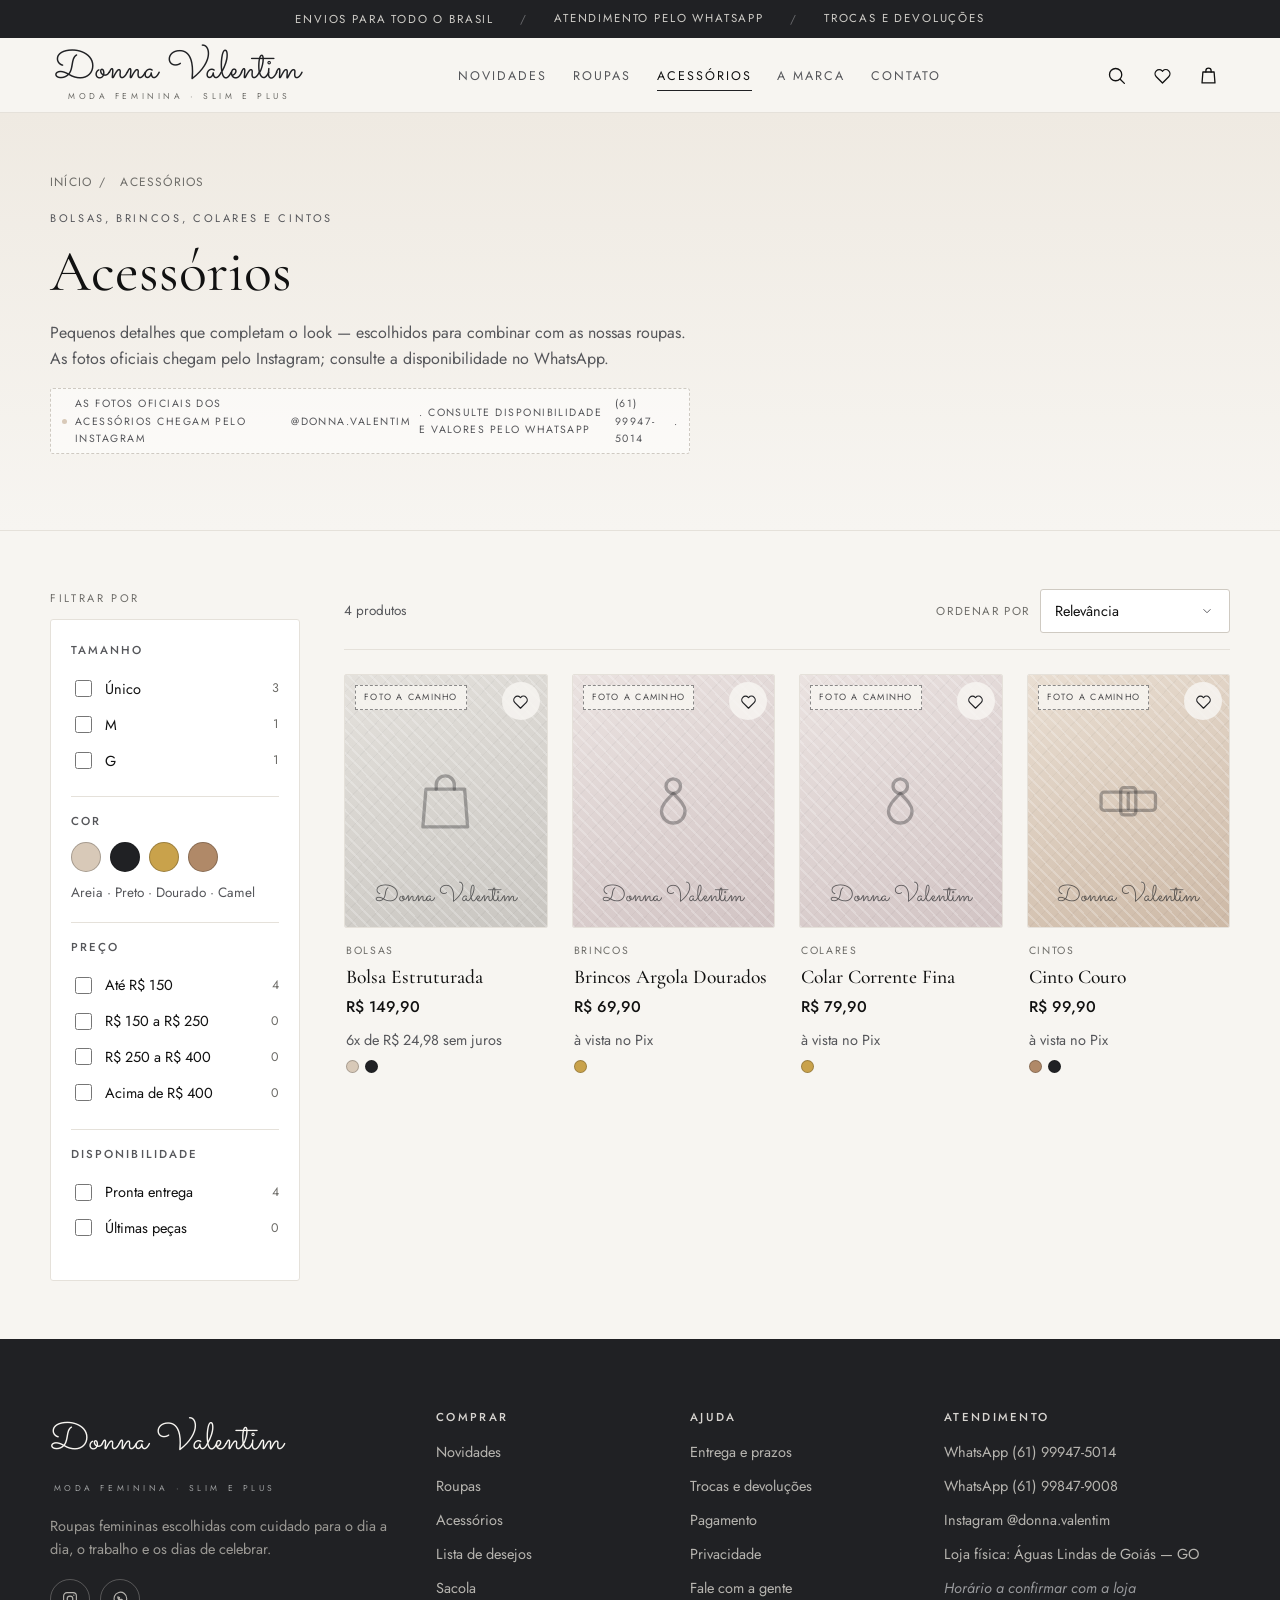
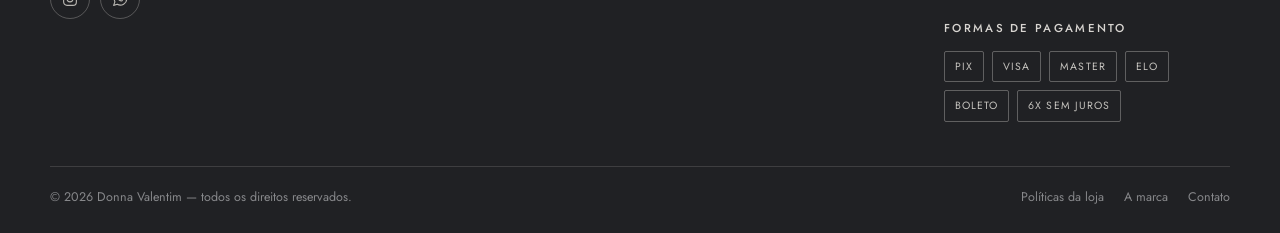
==== acessorios.html @ 64e7fef2 "Donna Valentim: site institucional + catálogo com fotos oficiais do Instagram" ====
<!DOCTYPE html>
<html lang="pt-BR">
<head>
<meta charset="utf-8">
<meta name="viewport" content="width=device-width,initial-scale=1">
<title>Acessórios | Donna Valentim</title>
<meta name="description" content="Bolsas, brincos, colares e cintos da Donna Valentim. Consulte disponibilidade e fotos atuais pelo WhatsApp.">
<meta name="theme-color" content="#202124">
<meta property="og:type" content="website">
<meta property="og:title" content="Acessórios | Donna Valentim">
<meta property="og:description" content="Bolsas, brincos, lenços e cintos para completar o look.">
<meta property="og:locale" content="pt_BR">
<link rel="preconnect" href="https://fonts.googleapis.com">
<link rel="preconnect" href="https://fonts.gstatic.com" crossorigin>
<link href="https://fonts.googleapis.com/css2?family=Cormorant+Garamond:ital,wght@0,400;0,500;0,600;1,400;1,500&family=Jost:wght@300;400;500;600&family=Sacramento&display=swap" rel="stylesheet">
<link rel="stylesheet" href="assets/css/style.css">
<link rel="icon" href="data:image/svg+xml,%3Csvg xmlns='http://www.w3.org/2000/svg' viewBox='0 0 64 64'%3E%3Crect width='64' height='64' fill='%23202124'/%3E%3Ctext x='32' y='45' font-family='Georgia,serif' font-size='36' fill='%23F7F5F1' text-anchor='middle'%3EDV%3C/text%3E%3C/svg%3E">
</head>
<body data-page="categoria" data-cat="acessorios">
<a class="skip" href="#conteudo">Pular para o conteúdo</a>

<svg aria-hidden="true" focusable="false" style="position:absolute;width:0;height:0;overflow:hidden" xmlns="http://www.w3.org/2000/svg"><defs>
<symbol id="i-search" viewBox="0 0 24 24"><circle cx="11" cy="11" r="7"/><line x1="16.5" y1="16.5" x2="21" y2="21"/></symbol>
<symbol id="i-heart" viewBox="0 0 24 24"><path d="M12 20.5 4.9 13.4A4.7 4.7 0 0 1 11.6 6.7l.4.4.4-.4a4.7 4.7 0 0 1 6.7 6.7z"/></symbol>
<symbol id="i-bag" viewBox="0 0 24 24"><path d="M5.6 8h12.8l1 12.5H4.6z"/><path d="M9 8V6.6a3 3 0 0 1 6 0V8"/></symbol>
<symbol id="i-menu" viewBox="0 0 24 24"><line x1="4" y1="7" x2="20" y2="7"/><line x1="4" y1="12" x2="20" y2="12"/><line x1="4" y1="17" x2="20" y2="17"/></symbol>
<symbol id="i-close" viewBox="0 0 24 24"><line x1="6" y1="6" x2="18" y2="18"/><line x1="18" y1="6" x2="6" y2="18"/></symbol>
<symbol id="i-arrow" viewBox="0 0 24 24"><line x1="4" y1="12" x2="19" y2="12"/><polyline points="13 6 19 12 13 18"/></symbol>
<symbol id="i-plus" viewBox="0 0 24 24"><line x1="12" y1="5" x2="12" y2="19"/><line x1="5" y1="12" x2="19" y2="12"/></symbol>
<symbol id="i-minus" viewBox="0 0 24 24"><line x1="5" y1="12" x2="19" y2="12"/></symbol>
<symbol id="i-trash" viewBox="0 0 24 24"><path d="M4 7h16M9 7V5.2h6V7M6.6 7l1 12.6h8.8L17.4 7"/></symbol>
<symbol id="i-check" viewBox="0 0 24 24"><polyline points="4 12.5 9.5 18 20 6.5"/></symbol>
<symbol id="i-star" viewBox="0 0 24 24"><polygon points="12 3.5 14.6 9 20.5 9.7 16.2 13.9 17.3 19.8 12 17 6.7 19.8 7.8 13.9 3.5 9.7 9.4 9"/></symbol>
<symbol id="i-dress" viewBox="0 0 24 24"><path d="M9.4 4.2c1.6 1.5 3.6 1.5 5.2 0l2.6 3.6-2 2 .8 3.4c1.4 2.9 2.4 5.5 3 8.1H6c.6-2.6 1.6-5.2 3-8.1l.8-3.4-2-2z"/><line x1="9.6" y1="8.4" x2="14.4" y2="8.4"/></symbol>
<symbol id="i-blouse" viewBox="0 0 24 24"><path d="M8.5 4.5 12 6.6l3.5-2.1 3.2 3.4-2 1.9.6 3.2H6.7l.6-3.2-2-1.9z"/><path d="M6.7 13h10.6v6.9H6.7z"/></symbol>
<symbol id="i-skirt" viewBox="0 0 24 24"><path d="M7.6 4.5h8.8v2.4H7.6z"/><path d="M8 6.9h8l2.6 13.1H5.4z"/><line x1="12" y1="6.9" x2="12" y2="20"/></symbol>
<symbol id="i-pants" viewBox="0 0 24 24"><path d="M7 4.5h10l-.6 15.5h-3.2L12 11l-1.2 9H7z"/><line x1="7" y1="7.7" x2="17" y2="7.7"/></symbol>
<symbol id="i-earring" viewBox="0 0 24 24"><circle cx="12" cy="7" r="2.4"/><path d="M12 9.4c2.4 2.4 3.9 4 3.9 5.9a3.9 3.9 0 0 1-7.8 0c0-1.9 1.5-3.5 3.9-5.9z"/></symbol>
<symbol id="i-scarf" viewBox="0 0 24 24"><path d="M5 6.5h14L12 19.5z"/><line x1="5" y1="9.6" x2="19" y2="9.6"/></symbol>
<symbol id="i-belt" viewBox="0 0 24 24"><rect x="3" y="9" width="18" height="6" rx="1"/><rect x="9.5" y="7.5" width="5" height="9" rx="1"/><line x1="12" y1="9.5" x2="12" y2="14.5"/></symbol><symbol id="i-chat" viewBox="0 0 24 24"><path d="M21 11.5a8.5 8.5 0 0 1-12.7 7.4L3.5 20.5l1.7-4.7A8.5 8.5 0 1 1 21 11.5z"/><path d="M9 9.2c0 3 2.4 5.4 5.4 5.4l1-1.4-1.9-1-.9.9a5.3 5.3 0 0 1-2.1-2.1l.9-.9z"/></symbol><symbol id="i-ig" viewBox="0 0 24 24"><rect x="3.5" y="3.5" width="17" height="17" rx="4.5"/><circle cx="12" cy="12" r="3.8"/><circle cx="17.1" cy="6.9" r=".9" fill="currentColor" stroke="none"/></symbol>
</defs></svg>

<div class="topbar" role="region" aria-label="Avisos da loja"><div class="container">
  <span>Envios para todo o Brasil</span><span class="sep">/</span>
  <a href="contato.html">Atendimento pelo WhatsApp</a><span class="sep">/</span>
  <a href="politicas.html#trocas">Trocas e devoluções</a>
</div></div>

<header class="site-header">
  <div class="container header-inner">
    <button class="icon-btn menu-toggle" aria-expanded="false" aria-controls="menu-mobile" aria-label="Abrir menu"><svg class="ic" aria-hidden="true"><use href="#i-menu"></use></svg></button>
    <a class="logo" href="index.html"><span class="logo-script">Donna Valentim</span><span class="logo-sub">moda feminina · slim e plus</span></a>
    <nav class="nav" aria-label="Navegação principal"><ul>
      <li><a href="novidades.html">Novidades</a></li>
      <li><a href="roupas.html">Roupas</a></li>
      <li><a href="acessorios.html" aria-current="page">Acessórios</a></li>
      <li><a href="sobre.html">A marca</a></li>
      <li><a href="contato.html">Contato</a></li>
    </ul></nav>
    <div class="header-actions">
      <button class="icon-btn" data-busca aria-label="Buscar produtos"><svg class="ic" aria-hidden="true"><use href="#i-search"></use></svg></button>
      <a class="icon-btn" href="favoritos.html" aria-label="Lista de desejos"><svg class="ic" aria-hidden="true"><use href="#i-heart"></use></svg><span class="count" data-fav-count aria-hidden="true">0</span></a>
      <a class="icon-btn" href="sacola.html" aria-label="Sacola de compras"><svg class="ic" aria-hidden="true"><use href="#i-bag"></use></svg><span class="count" data-bag-count aria-hidden="true">0</span></a>
    </div>
  </div>
</header>

<div class="mobile-menu" id="menu-mobile" hidden>
  <div class="mm-top">
    <a class="logo" href="index.html"><span class="logo-script">Donna Valentim</span><span class="logo-sub">moda feminina · slim e plus</span></a>
    <button class="icon-btn" id="fechar-menu" aria-label="Fechar menu"><svg class="ic" aria-hidden="true"><use href="#i-close"></use></svg></button>
  </div>
  <nav aria-label="Menu"><ul class="mm-list">
    <li><a href="index.html">Início</a></li>
    <li><a href="novidades.html">Novidades</a></li>
    <li><a href="roupas.html">Roupas</a></li>
    <li><a href="acessorios.html" aria-current="page">Acessórios</a></li>
    <li><a href="sobre.html">A marca</a></li>
    <li><a href="contato.html">Contato</a></li>
  </ul></nav>
  <div class="mm-extra">
    <a href="sacola.html">Sacola de compras</a>
    <a href="favoritos.html">Lista de desejos</a>
    <a data-wa target="_blank" rel="noopener">Falar no WhatsApp</a>
  </div>
</div>

<div class="search-overlay" id="busca-overlay" hidden>
  <div class="search-panel" role="dialog" aria-modal="true" aria-label="Buscar produtos">
    <div class="search-head">
      <svg class="ic" aria-hidden="true"><use href="#i-search"></use></svg>
      <input type="search" id="busca-input" class="search-input" placeholder="Buscar vestidos, blusas, bolsas…" aria-label="Buscar produtos" autocomplete="off">
      <button class="icon-btn" id="fechar-busca" aria-label="Fechar busca"><svg class="ic" aria-hidden="true"><use href="#i-close"></use></svg></button>
    </div>
    <div class="search-results" id="busca-results" aria-live="polite"><div class="search-hint">Digite para buscar no catálogo</div></div>
  </div>
</div>

<main id="conteudo">
  <section class="cat-hero">
    <div class="container">
      <nav class="crumbs" aria-label="Trilha de navegação"><a href="index.html">Início</a><span>/</span><span aria-current="page">Acessórios</span></nav>
      <p class="kicker" id="cat-sub">Bolsas, brincos, colares e cintos</p>
      <h1 id="cat-title">Acessórios</h1>
      <p id="cat-texto">Pequenos detalhes que completam o look — as fotos oficiais chegam pelo Instagram; consulte a disponibilidade no WhatsApp.</p>
      <p style="margin-top:14px"><span class="nota">As fotos oficiais dos acessórios chegam pelo Instagram <span data-instagram-exib>@donna.valentim</span>. Consulte disponibilidade e valores pelo WhatsApp <span data-whats-exib></span>.</span></p>
    </div>
  </section>

  <section class="section section--tight">
    <div class="container shop">
      <aside class="filters" aria-label="Filtros de produtos">
        <p class="kicker">Filtrar por</p>
        <div id="filtros-desktop"></div>
      </aside>

      <div>
        <div class="toolbar">
          <span class="count-text" id="cat-count" aria-live="polite">carregando…</span>
          <div class="sort">
            <label for="sort">Ordenar por</label>
            <select id="sort" class="input">
              <option value="relevancia">Relevância</option>
              <option value="novidades">Novidades</option>
              <option value="menor">Menor preço</option>
              <option value="maior">Maior preço</option>
            </select>
          </div>
          <button type="button" class="btn btn--ghost btn--sm filters-btn" data-abrir-filtros aria-controls="filtros-mobile">
            <svg class="ic" aria-hidden="true"><use href="#i-search"></use></svg> Filtros
          </button>
        </div>
        <div class="active-chips" id="chips" hidden></div>
        <div class="product-grid" id="grid-categoria"></div>
      </div>
    </div>
  </section>
</main>

<div class="filters-mobile" id="filtros-mobile" hidden>
  <div class="fm-panel" role="dialog" aria-modal="true" aria-label="Filtros de produtos">
    <div class="fm-head"><h2>Filtros</h2>
      <button class="icon-btn" id="fechar-filtros" aria-label="Fechar filtros"><svg class="ic" aria-hidden="true"><use href="#i-close"></use></svg></button></div>
    <div class="fm-body" id="filtros-mobile-body"></div>
    <div class="fm-foot">
      <button type="button" class="btn btn--ghost btn--sm" data-limpar>Limpar</button>
      <button type="button" class="btn btn--sm" id="aplicar-filtros">Ver resultados</button>
    </div>
  </div>
</div>

<footer class="site-footer">
  <div class="container">
    <div class="foot-grid">
      <div class="foot-brand">
        <span class="logo-script">Donna Valentim</span><br><span class="logo-sub">moda feminina · slim e plus</span>
        <p>Roupas femininas escolhidas com cuidado para o dia a dia, o trabalho e os dias de celebrar.</p>
        <div class="foot-social">
          <a data-instagram target="_blank" rel="noopener" aria-label="Instagram da Donna Valentim"><svg class="ic" aria-hidden="true"><use href="#i-ig"></use></svg></a>
          <a data-wa target="_blank" rel="noopener" aria-label="Falar no WhatsApp"><svg class="ic" aria-hidden="true"><use href="#i-chat"></use></svg></a>
        </div>
      </div>
      <div class="foot-col"><h3>Comprar</h3><ul>
        <li><a href="novidades.html">Novidades</a></li>
        <li><a href="roupas.html">Roupas</a></li>
        <li><a href="acessorios.html" aria-current="page">Acessórios</a></li>
        <li><a href="favoritos.html">Lista de desejos</a></li>
        <li><a href="sacola.html">Sacola</a></li></ul></div>
      <div class="foot-col"><h3>Ajuda</h3><ul>
        <li><a href="politicas.html#entrega">Entrega e prazos</a></li>
        <li><a href="politicas.html#trocas">Trocas e devoluções</a></li>
        <li><a href="politicas.html#pagamento">Pagamento</a></li>
        <li><a href="politicas.html#privacidade">Privacidade</a></li>
        <li><a href="contato.html">Fale com a gente</a></li></ul></div>
      <div class="foot-col"><h3>Atendimento</h3><ul>
        <li><a data-wa target="_blank" rel="noopener">WhatsApp <span data-whats-exib></span></a></li>
        <li><a data-wa2 target="_blank" rel="noopener">WhatsApp <span data-whats2-exib></span></a></li>
        <li><a data-instagram target="_blank" rel="noopener">Instagram <span data-instagram-exib>@donna.valentim</span></a></li>
        <li>Loja física: <span data-cidade>Águas Lindas de Goiás — GO</span></li>
        <li class="pendente" data-horario>Horário a confirmar com a loja</li></ul>
        <h3 style="margin-top:22px">Formas de pagamento</h3>
        <div class="pay"><span>Pix</span><span>Visa</span><span>Master</span><span>Elo</span><span>Boleto</span><span>6x sem juros</span></div>
      </div>
    </div>
    <div class="foot-bottom">
      <span>© 2026 Donna Valentim — todos os direitos reservados.</span>
      <ul><li><a href="politicas.html">Políticas da loja</a></li><li><a href="sobre.html">A marca</a></li><li><a href="contato.html">Contato</a></li></ul>
    </div>
  </div>
</footer>

<script src="assets/js/data.js"></script>
<script src="assets/js/app.js"></script>
</body>
</html>
---- assets/css/style.css ----
/* =========================================================
   Donna Valentim — folha de estilos
   ========================================================= */
:root{
  --grafite:#202124; --grafite-2:#33363B;
  --off:#F7F5F1; --branco:#FFFFFF;
  --prata:#D8D5D1; --areia:#D8C9B8; --preto:#111111;
  --tinta:#111111; --tinta-2:#55565A; --tinta-3:#6E6D69;
  --linha:#E5E1DA; --linha-2:#CFCAC2;
  --erro:#9C2B2B; --ok:#2C6B4F;
  --serif:"Cormorant Garamond",Georgia,"Times New Roman",serif;
  --sans:"Jost","Segoe UI",Helvetica,Arial,sans-serif;
  --script:"Sacramento","Segoe Script",cursive;
  --pad:clamp(18px,4.5vw,40px);
  --radius:3px;
  --shadow:0 14px 34px rgba(32,33,36,.10);
  --shadow-sm:0 6px 18px rgba(32,33,36,.08);
  --header-h:74px;
  --ease:cubic-bezier(.22,.61,.36,1);
}
*,*::before,*::after{box-sizing:border-box}
html{-webkit-text-size-adjust:100%;scroll-behavior:smooth}
body{margin:0;background:var(--off);color:var(--tinta);font-family:var(--sans);font-size:16px;line-height:1.65;-webkit-font-smoothing:antialiased}
img,svg{display:block;max-width:100%}
button{font:inherit;color:inherit}
a{color:inherit;text-decoration:none}
h1,h2,h3,h4{margin:0;font-family:var(--serif);font-weight:500;line-height:1.15}
p{margin:0 0 1em}
ul{margin:0;padding:0;list-style:none}
table{border-collapse:collapse;width:100%}
input,select,textarea{font:inherit;color:inherit}
[hidden]{display:none!important}

/* acessibilidade */
.sr-only{position:absolute!important;width:1px;height:1px;padding:0;margin:-1px;overflow:hidden;clip:rect(0 0 0 0);white-space:nowrap;border:0}
.skip{position:fixed;top:8px;left:8px;z-index:400;background:var(--grafite);color:var(--off);padding:10px 16px;border-radius:var(--radius);transform:translateY(-160%);transition:transform .2s}
.skip:focus{transform:none}
:focus-visible{outline:2px solid var(--grafite);outline-offset:3px}
.site-footer :focus-visible,.topbar :focus-visible,.mobile-menu :focus-visible,.lightbox :focus-visible{outline-color:var(--prata)}
@media (prefers-reduced-motion:reduce){
  html{scroll-behavior:auto}
  *,*::before,*::after{animation-duration:.001ms!important;animation-iteration-count:1!important;transition-duration:.001ms!important}
}

/* utilitários */
.container{width:100%;max-width:1260px;margin-inline:auto;padding-inline:var(--pad)}
.section{padding-block:clamp(46px,7vw,88px)}
.section--tight{padding-block:clamp(34px,5vw,58px)}
.section--off{background:var(--branco)}
.section--sand{background:linear-gradient(180deg,#F1EBE3,var(--off))}
.section--dark{background:var(--grafite);color:#EDEBE6}
.kicker{font-size:11px;letter-spacing:.24em;text-transform:uppercase;color:var(--tinta-3);margin-bottom:12px}
.section--dark .kicker{color:var(--prata)}
.section-head{display:flex;flex-wrap:wrap;align-items:flex-end;justify-content:space-between;gap:16px 24px;margin-bottom:clamp(24px,4vw,42px)}
.section-head h2{font-size:clamp(28px,4vw,44px)}
.section-head .sub{margin:10px 0 0;color:var(--tinta-2);max-width:56ch}
.section--dark .sub{color:#B9B7B1}
.muted{color:var(--tinta-2)}
.tiny{font-size:13px}

/* botões */
.btn{display:inline-flex;align-items:center;justify-content:center;gap:10px;min-height:50px;padding:13px 30px;border:1px solid var(--grafite);background:var(--grafite);color:var(--off);border-radius:var(--radius);font-size:12.5px;letter-spacing:.18em;text-transform:uppercase;font-weight:500;cursor:pointer;transition:background .25s var(--ease),color .25s var(--ease),border-color .25s var(--ease),transform .2s var(--ease)}
.btn:hover{background:#000;border-color:#000;transform:translateY(-1px)}
.btn:active{transform:none}
.btn--ghost{background:transparent;color:var(--grafite);border-color:var(--linha-2)}
.btn--ghost:hover{background:var(--grafite);color:var(--off);border-color:var(--grafite)}
.btn--light{background:var(--off);color:var(--grafite);border-color:var(--off)}
.btn--light:hover{background:#fff;color:#000;border-color:#fff}
.btn--outline-light{background:transparent;color:var(--off);border-color:rgba(247,245,241,.55)}
.btn--outline-light:hover{background:var(--off);color:var(--grafite);border-color:var(--off)}
.btn--full{width:100%}
.btn--sm{min-height:42px;padding:9px 20px;font-size:11.5px}
.btn[disabled]{opacity:.45;pointer-events:none}
.link-arrow{display:inline-flex;align-items:center;gap:9px;font-size:12px;letter-spacing:.18em;text-transform:uppercase;border-bottom:1px solid currentColor;padding-bottom:4px;transition:gap .2s var(--ease),opacity .2s}
.link-arrow:hover{gap:15px;opacity:.72}
.ic{width:1.25em;height:1.25em;fill:none;stroke:currentColor;stroke-width:1.5;stroke-linecap:round;stroke-linejoin:round;flex:none}

/* aviso de conteúdo pendente */
.nota{display:inline-flex;align-items:center;gap:8px;font-size:10.5px;letter-spacing:.14em;text-transform:uppercase;color:var(--tinta-2);border:1px dashed var(--linha-2);border-radius:var(--radius);padding:6px 11px;background:rgba(255,255,255,.55)}
.nota::before{content:"";width:5px;height:5px;border-radius:50%;background:var(--areia);flex:none}
.draft{border:1px dashed var(--linha-2);background:rgba(216,201,184,.16);border-radius:var(--radius);padding:16px 18px;font-size:14.5px;color:var(--tinta-2);margin-bottom:26px}
.draft strong{color:var(--tinta)}
/* =========================================================
   Topo, navegação, busca
   ========================================================= */
.topbar{background:var(--grafite);color:#CFCDC8;font-size:11.5px;letter-spacing:.16em;text-transform:uppercase}
.topbar .container{display:flex;align-items:center;justify-content:center;gap:26px;min-height:38px;text-align:center;flex-wrap:wrap}
.topbar a{border-bottom:1px solid transparent;transition:border-color .2s}
.topbar a:hover{border-color:var(--prata)}
.topbar .sep{color:#6A6B6E}

.site-header{position:sticky;top:0;z-index:120;background:rgba(247,245,241,.94);backdrop-filter:blur(10px);border-bottom:1px solid var(--linha)}
.header-inner{display:flex;align-items:center;gap:14px;min-height:var(--header-h)}
.logo{display:flex;flex-direction:column;align-items:center;line-height:1;padding:6px 4px}
.logo-script{font-family:var(--script);font-size:clamp(30px,4vw,40px);color:var(--grafite);white-space:nowrap}
.logo-sub{font-size:8.5px;letter-spacing:.42em;text-transform:uppercase;color:var(--tinta-3);margin-top:2px;padding-left:.42em}
.nav{display:none}
.nav ul{display:flex;gap:clamp(14px,2vw,30px)}
.nav a{font-size:12.5px;letter-spacing:.16em;text-transform:uppercase;color:var(--tinta-2);padding:6px 0;position:relative;transition:color .2s}
.nav a::after{content:"";position:absolute;left:0;right:100%;bottom:0;height:1px;background:var(--grafite);transition:right .28s var(--ease)}
.nav a:hover,.nav a[aria-current="page"]{color:var(--tinta)}
.nav a:hover::after,.nav a[aria-current="page"]::after{right:0}
.header-actions{display:flex;align-items:center;gap:2px;margin-left:auto}
.icon-btn{position:relative;display:inline-flex;align-items:center;justify-content:center;width:44px;height:44px;border:0;background:none;cursor:pointer;color:var(--tinta);border-radius:50%;transition:background .2s}
.icon-btn:hover{background:rgba(32,33,36,.07)}
.icon-btn .ic{width:21px;height:21px}
.count{position:absolute;top:4px;right:3px;display:none;min-width:17px;height:17px;padding:0 4px;border-radius:9px;background:var(--grafite);color:var(--off);font-size:10px;line-height:17px;text-align:center;font-weight:500;transform:scale(0);transition:transform .22s var(--ease)}
.count.is-on{display:block;transform:scale(1)}
@media (min-width:1040px){
  .nav{display:block;order:0;margin-inline:auto}
  .header-actions{margin-left:0}
  .menu-toggle{display:none}
}
.header-inner .logo{order:-1}

/* menu mobile */
.mobile-menu{position:fixed;inset:0;z-index:200;background:var(--grafite);color:var(--off);display:flex;flex-direction:column;padding:20px var(--pad) 34px;overflow:auto;animation:fade .2s var(--ease)}
@keyframes fade{from{opacity:0}to{opacity:1}}
.mm-top{display:flex;align-items:center;justify-content:space-between;gap:14px;margin-bottom:22px}
.mobile-menu .logo-script{color:var(--off)}
.mobile-menu .logo-sub{color:#8D8F92}
.mobile-menu .icon-btn{color:var(--off)}
.mobile-menu .icon-btn:hover{background:rgba(255,255,255,.12)}
.mm-list li{border-bottom:1px solid rgba(247,245,241,.14)}
.mm-list a{display:flex;align-items:center;justify-content:space-between;gap:14px;padding:17px 2px;font-family:var(--serif);font-size:27px;transition:color .2s}
.mm-list a[aria-current="page"]{color:var(--prata)}
.mm-list .ic{width:17px;height:17px;opacity:.6}
.mm-extra{margin-top:26px;display:grid;gap:14px}
.mm-extra a{font-size:12px;letter-spacing:.16em;text-transform:uppercase;color:#B9B7B1}
.mm-extra a:hover{color:var(--off)}

/* busca */
.search-overlay{position:fixed;inset:0;z-index:210;background:rgba(24,25,27,.55);backdrop-filter:blur(3px);display:flex;justify-content:center;align-items:flex-start}
.search-panel{width:100%;max-width:760px;background:var(--off);box-shadow:var(--shadow);max-height:100%;overflow:auto;animation:drop .28s var(--ease)}
@keyframes drop{from{transform:translateY(-14px);opacity:.4}to{transform:none;opacity:1}}
.search-head{display:flex;align-items:center;gap:12px;padding:16px 18px;border-bottom:1px solid var(--linha)}
.search-head>.ic{width:20px;height:20px;color:var(--tinta-3)}
.search-input{flex:1;border:0;background:none;font-size:19px;padding:8px 0;outline:none;font-weight:300}
.search-hint{padding:13px 20px;font-size:11.5px;letter-spacing:.14em;text-transform:uppercase;color:var(--tinta-3);border-bottom:1px solid var(--linha)}
.search-results{padding:8px 0 16px}
.search-item{display:flex;gap:14px;align-items:center;padding:12px 20px;transition:background .18s}
.search-item:hover,.search-item:focus-visible{background:#fff}
.search-item .foto{width:58px;border-radius:2px}
.search-item .foto-sign,.search-item .foto-note{display:none}
.search-item strong{font-weight:500;font-size:15.5px;display:block}
.search-item span{font-size:13.5px;color:var(--tinta-2)}
.search-empty{padding:34px 22px 40px;text-align:center}
.search-empty p{color:var(--tinta-2);margin-bottom:6px}
.skeleton{padding:12px 20px}
.sk-row{display:flex;gap:14px;align-items:center;padding:10px 0}
.sk{background:linear-gradient(90deg,#EAE6DF 25%,#F3F0EA 37%,#EAE6DF 63%);background-size:400% 100%;animation:sk 1.3s infinite;border-radius:2px}
.sk-img{width:58px;aspect-ratio:4/5;flex:none}
.sk-l{height:12px;width:52%}
.sk-l2{height:10px;width:30%;margin-top:8px}
@keyframes sk{0%{background-position:100% 50%}100%{background-position:0 50%}}
/* =========================================================
   Fotos de apoio (espaço reservado para imagens reais)
   ========================================================= */
.foto{position:relative;display:flex;align-items:center;justify-content:center;overflow:hidden;aspect-ratio:4/5;background:linear-gradient(155deg,var(--f1,#ECE5DB),var(--f2,#D2C6B6))}
.foto::before{content:"";position:absolute;inset:0;pointer-events:none;background:repeating-linear-gradient(46deg,rgba(255,255,255,.4) 0 2px,rgba(255,255,255,0) 2px 8px),repeating-linear-gradient(-46deg,rgba(32,33,36,.05) 0 1px,rgba(32,33,36,0) 1px 11px);opacity:.6}
.foto-ic{position:relative;width:36%;max-width:132px;height:auto;color:rgba(32,33,36,.34);stroke-width:1.1}
.foto-sign{position:absolute;left:0;right:0;bottom:11px;text-align:center;font-family:var(--script);font-size:23px;color:rgba(32,33,36,.7)}
.foto-note{position:absolute;top:10px;left:10px;font-size:9px;letter-spacing:.14em;text-transform:uppercase;color:rgba(32,33,36,.8);border:1px dashed rgba(32,33,36,.5);padding:4px 8px;background:rgba(247,245,241,.88)}
.foto--dark{background:linear-gradient(155deg,var(--f1,#33363B),var(--f2,#202124))}
.foto--dark::before{background:repeating-linear-gradient(46deg,rgba(255,255,255,.09) 0 2px,transparent 2px 9px)}
.foto--dark .foto-ic{color:rgba(247,245,241,.35)}
.foto--real{overflow:hidden;background:#EDE9E2}
.foto--real img{width:100%;height:100%;object-fit:cover;display:block;transition:transform .7s var(--ease)}
.card:hover .foto--real img,.cat-card:hover .foto--real img,.social-cell:hover .foto--real img{transform:scale(1.045)}
.foto--dark .foto-sign{color:rgba(247,245,241,.66)}
.foto--dark .foto-note{color:rgba(247,245,241,.86);border-color:rgba(247,245,241,.5);background:rgba(32,33,36,.6)}
.foto--square{aspect-ratio:1/1}
.foto--wide{aspect-ratio:16/10}
.foto--hero{aspect-ratio:4/4.3}

/* =========================================================
   Hero
   ========================================================= */
.hero{position:relative;overflow:hidden;background:radial-gradient(120% 90% at 82% 10%,#EFE8DF 0%,rgba(239,232,223,0) 60%),linear-gradient(180deg,#F4F1EB,var(--off))}
.hero-inner{display:grid;gap:clamp(28px,5vw,56px);align-items:center;padding-block:clamp(40px,6vw,76px)}
.hero-copy .kicker{color:#6B6055}
.hero-copy h1{font-size:clamp(40px,7.2vw,74px);line-height:1.04;font-weight:400}
.hero-copy h1 em{font-style:italic;color:#6E6455}
.hero-copy p{margin-top:20px;max-width:44ch;color:var(--tinta-2);font-size:17px}
.hero-actions{display:flex;flex-wrap:wrap;gap:14px;margin-top:32px}
.hero-visual{position:relative}
.hero-visual .foto{box-shadow:var(--shadow);position:relative;z-index:1}
.hero-lines{position:absolute;inset:auto -6% -7% -6%;width:112%;color:var(--areia);opacity:.9;z-index:0}
.hero-badge{position:absolute;z-index:2;left:-8px;bottom:26px;background:var(--grafite);color:var(--off);padding:14px 20px;max-width:240px;box-shadow:var(--shadow-sm)}
.hero-badge b{display:block;font-family:var(--serif);font-size:20px;font-weight:500}
.hero-badge span{font-size:11px;letter-spacing:.16em;text-transform:uppercase;color:var(--prata)}
@media (min-width:900px){.hero-inner{grid-template-columns:1.05fr .95fr}}

/* =========================================================
   Categorias em destaque
   ========================================================= */
.cat-grid{display:grid;gap:16px;grid-template-columns:repeat(2,1fr)}
.cat-card{position:relative;display:block;overflow:hidden;background:var(--branco);border:1px solid var(--linha);border-radius:2px;transition:box-shadow .3s var(--ease),transform .3s var(--ease)}
.cat-card:hover{box-shadow:var(--shadow);transform:translateY(-3px)}
.cat-card .foto{aspect-ratio:3/4}
.cat-card .foto::after{content:"";position:absolute;inset:0;background:linear-gradient(180deg,rgba(32,33,36,0) 42%,rgba(32,33,36,.55))}
.cat-card figcaption{position:absolute;left:0;right:0;bottom:0;padding:16px 15px;color:var(--off);display:flex;align-items:flex-end;justify-content:space-between;gap:10px;z-index:2}
.cat-card figcaption b{font-family:var(--serif);font-size:clamp(19px,2.4vw,25px);font-weight:500}
.cat-card figcaption span{display:block;font-size:10.5px;letter-spacing:.16em;text-transform:uppercase;opacity:.85}
.cat-card .ic{width:20px;height:20px}
@media (min-width:860px){.cat-grid{grid-template-columns:repeat(4,1fr);gap:22px}}

/* =========================================================
   Grade de produtos
   ========================================================= */
.product-grid{display:grid;gap:26px 16px;grid-template-columns:repeat(2,1fr)}
@media (min-width:760px){.product-grid{grid-template-columns:repeat(3,1fr);gap:34px 24px}}
@media (min-width:1060px){.product-grid{grid-template-columns:repeat(4,1fr)}}
.product-grid--3{grid-template-columns:repeat(2,1fr)}
@media (min-width:860px){.product-grid--3{grid-template-columns:repeat(3,1fr)}}
.card{position:relative;display:flex;flex-direction:column}
.card-media{position:relative;display:block;background:var(--branco);border:1px solid var(--linha);border-radius:2px;overflow:hidden}
.card-media .foto{transition:transform .6s var(--ease)}
.card:hover .card-media .foto{transform:scale(1.045)}
.card-badges{position:absolute;top:10px;left:10px;display:flex;flex-direction:column;gap:6px;z-index:2;align-items:flex-start}
.badge{font-size:9.5px;letter-spacing:.16em;text-transform:uppercase;padding:5px 9px;border-radius:2px;background:var(--grafite);color:var(--off)}
.badge--sand{background:var(--areia);color:#3B342A}
.badge--ghost{background:rgba(247,245,241,.92);color:var(--grafite);border:1px solid var(--linha-2)}
.fav-btn{position:absolute;top:8px;right:8px;z-index:2;width:38px;height:38px;display:grid;place-items:center;border:0;border-radius:50%;background:rgba(247,245,241,.86);cursor:pointer;color:var(--grafite);transition:transform .2s var(--ease),background .2s}
.fav-btn:hover{transform:scale(1.08);background:#fff}
.fav-btn .ic{width:19px;height:19px}
.fav-btn[aria-pressed="true"] .ic{fill:currentColor}
.card-body{padding:14px 2px 0;display:flex;flex-direction:column;gap:5px}
.card-cat{font-size:10.5px;letter-spacing:.16em;text-transform:uppercase;color:var(--tinta-3)}
.card-title{font-family:var(--serif);font-size:19.5px;font-weight:500;line-height:1.25}
.card:hover .card-title{text-decoration:underline;text-underline-offset:4px;text-decoration-thickness:1px}
.card-price{display:flex;align-items:baseline;gap:10px;flex-wrap:wrap;font-size:15.5px;font-weight:500}
.price-old{font-size:13.5px;color:var(--tinta-3);text-decoration:line-through;font-weight:400}
.price-pix{font-size:12.5px;color:var(--tinta-2);font-weight:400}
.card-colors{display:flex;gap:6px;margin-top:3px}
.dot{width:13px;height:13px;border-radius:50%;border:1px solid rgba(17,17,17,.25);display:inline-block}
.card-actions{margin-top:9px;display:flex;gap:8px;flex-wrap:wrap}

/* estados da grade */
.grid-state{padding:52px 20px;text-align:center;border:1px dashed var(--linha-2);border-radius:var(--radius);background:rgba(255,255,255,.5);grid-column:1/-1}
.grid-state h2,.grid-state h3{font-size:26px;margin-bottom:8px}
.grid-state p{color:var(--tinta-2);max-width:46ch;margin-inline:auto}
.grid-state .btn{margin-top:18px}
.grid-loading{display:grid;gap:26px 16px;grid-template-columns:repeat(2,1fr)}
@media (min-width:760px){.grid-loading{grid-template-columns:repeat(3,1fr)}}
@media (min-width:1060px){.grid-loading{grid-template-columns:repeat(4,1fr)}}
.sk-card .sk-img-lg{aspect-ratio:4/5;border-radius:2px}
.sk-card .sk-l{margin-top:14px}
.sk-card .sk-l2{margin-top:9px}

/* =========================================================
   Destaque editorial
   ========================================================= */
.editorial{display:grid;gap:clamp(26px,4vw,54px);align-items:center}
.editorial-media .foto{aspect-ratio:5/6;box-shadow:var(--shadow)}
.editorial-copy h2{font-size:clamp(28px,4.4vw,46px);font-weight:400}
.editorial-copy h2 em{font-style:italic;color:#7A7062}
.editorial-copy p{color:var(--tinta-2);margin-top:16px;max-width:52ch}
.editorial-sign{font-family:var(--script);font-size:34px;color:#8A8175;margin-top:22px}
@media (min-width:900px){.editorial{grid-template-columns:1fr 1fr}}

/* =========================================================
   Confiança
   ========================================================= */
.trust-grid{display:grid;gap:18px}
.trust-item{background:rgba(255,255,255,.06);border:1px solid rgba(216,213,209,.22);border-radius:var(--radius);padding:24px 22px}
.trust-item .ic{width:27px;height:27px;color:var(--prata);margin-bottom:14px}
.trust-item h3{font-size:21px;margin-bottom:7px;color:#F1EFEA}
.trust-item p{font-size:14.5px;color:#AFADA8;margin:0}
.trust-item a{border-bottom:1px solid rgba(216,213,209,.5)}
@media (min-width:700px){.trust-grid{grid-template-columns:repeat(2,1fr)}}
@media (min-width:1040px){.trust-grid{grid-template-columns:repeat(4,1fr)}}

/* =========================================================
   Social
   ========================================================= */
.social-grid{display:grid;grid-template-columns:repeat(2,1fr);gap:10px}
@media (min-width:700px){.social-grid{grid-template-columns:repeat(3,1fr);gap:14px}}
@media (min-width:1040px){.social-grid{grid-template-columns:repeat(6,1fr)}}
.social-cell{position:relative;display:block;overflow:hidden;border-radius:2px;color:var(--grafite);text-decoration:none;cursor:pointer}
.pdp-post{margin:14px 0 0}
.pdp-post .link-arrow{font-size:13.5px}
.social-cell::after{content:"";position:absolute;inset:0;background:rgba(32,33,36,0);transition:background .3s;z-index:2}
.social-cell:hover::after{background:rgba(32,33,36,.35)}
.social-cell>.ic{position:absolute;left:50%;top:50%;transform:translate(-50%,-50%);width:26px;height:26px;color:#fff;opacity:0;transition:opacity .3s;z-index:3}
.social-cell:hover>.ic{opacity:1}
/* =========================================================
   Formulários e newsletter
   ========================================================= */
.field{display:flex;flex-direction:column;gap:7px;margin-bottom:18px}
.field label{font-size:11.5px;letter-spacing:.16em;text-transform:uppercase;color:var(--tinta-2)}
.input,select.input,textarea.input{width:100%;min-height:50px;padding:13px 15px;background:var(--branco);border:1px solid var(--linha-2);border-radius:var(--radius);font-size:16px;transition:border-color .2s,box-shadow .2s}
textarea.input{min-height:132px;resize:vertical;line-height:1.6}
.input:focus{outline:none;border-color:var(--grafite);box-shadow:0 0 0 3px rgba(32,33,36,.1)}
.input[aria-invalid="true"]{border-color:var(--erro);background:#FDF7F7}
.err{color:var(--erro);font-size:13px}
.err:empty{display:none}
.form-row{display:grid;gap:0 18px}
@media (min-width:680px){.form-row{grid-template-columns:1fr 1fr}}
.form-note{font-size:13.5px;color:var(--tinta-2)}
.newsletter{display:flex;gap:10px;flex-wrap:wrap}
.newsletter .input{flex:1 1 220px}
select.input{appearance:none;background-image:url("data:image/svg+xml;utf8,<svg xmlns='http://www.w3.org/2000/svg' width='14' height='14' viewBox='0 0 24 24' fill='none' stroke='%2355565A' stroke-width='1.6'><polyline points='6 9 12 15 18 9'/></svg>");background-repeat:no-repeat;background-position:right 15px center;padding-right:42px}

/* =========================================================
   Rodapé
   ========================================================= */
.site-footer{background:var(--grafite);color:#B7B5B0;font-size:14.5px;padding-top:clamp(44px,6vw,72px)}
.foot-grid{display:grid;gap:34px;padding-bottom:44px}
@media (min-width:760px){.foot-grid{grid-template-columns:1.4fr 1fr 1fr}}
@media (min-width:1040px){.foot-grid{grid-template-columns:1.6fr 1fr 1fr 1.3fr}}
.foot-brand .logo-script{color:var(--off);font-size:38px}
.foot-brand .logo-sub{color:#9C9E9F}
.foot-brand p{margin-top:16px;max-width:38ch;color:#9C9A95}
.foot-col h3,.foot-col h4{font-family:var(--sans);font-size:11.5px;letter-spacing:.2em;text-transform:uppercase;color:var(--prata);margin-bottom:16px}
.foot-col li{margin-bottom:10px}
.foot-col a{border-bottom:1px solid transparent;transition:color .2s,border-color .2s}
.foot-col a:hover{color:var(--off);border-color:#6A6B6E}
.foot-col .pendente{color:#9A9B9E;font-style:italic}
.foot-social{display:flex;gap:10px;margin-top:18px}
.foot-social a{width:40px;height:40px;display:grid;place-items:center;border:1px solid rgba(216,213,209,.3);border-radius:50%;transition:background .2s,border-color .2s}
.foot-social a:hover{background:rgba(216,213,209,.14);border-color:var(--prata)}
.foot-social .ic{width:18px;height:18px}
.pay{display:flex;flex-wrap:wrap;gap:8px;margin-top:6px}
.pay span{font-size:10.5px;letter-spacing:.1em;text-transform:uppercase;border:1px solid rgba(216,213,209,.35);border-radius:2px;padding:6px 10px;color:#C6C4BF}
.foot-bottom{border-top:1px solid rgba(216,213,209,.16);padding:20px 0 26px;display:flex;flex-wrap:wrap;gap:10px 24px;justify-content:space-between;font-size:12.5px;color:#87888B}
.foot-bottom ul{display:flex;flex-wrap:wrap;gap:8px 20px}
.foot-bottom a:hover{color:var(--off)}

/* =========================================================
   Página de categoria
   ========================================================= */
.cat-hero{background:linear-gradient(180deg,#EFEAE2,var(--off));border-bottom:1px solid var(--linha);padding-block:clamp(34px,5vw,60px)}
.crumbs{font-size:12px;letter-spacing:.1em;text-transform:uppercase;color:var(--tinta-3);margin-bottom:16px}
.crumbs a:hover{color:var(--tinta)}
.crumbs span{margin:0 7px}
.cat-hero h1{font-size:clamp(34px,6vw,58px);font-weight:400}
.cat-hero p{margin-top:14px;color:var(--tinta-2);max-width:64ch}
.shop{display:grid;gap:26px}
@media (min-width:980px){.shop{grid-template-columns:250px 1fr;gap:44px;align-items:start}}
.toolbar{display:flex;flex-wrap:wrap;align-items:center;justify-content:space-between;gap:14px;padding-bottom:16px;border-bottom:1px solid var(--linha);margin-bottom:24px}
.toolbar .count-text{font-size:13.5px;color:var(--tinta-2)}
.sort{display:flex;align-items:center;gap:10px}
.sort label{font-size:11.5px;letter-spacing:.14em;text-transform:uppercase;color:var(--tinta-3)}
.sort .input{min-height:44px;padding:9px 14px;font-size:14.5px;width:auto;min-width:190px}
.filters-btn{display:flex}
@media (min-width:980px){.filters-btn{display:none}}
.filters{display:none}
@media (min-width:980px){.filters{display:block;position:sticky;top:calc(var(--header-h) + 22px)}}
.filters-panel{border:1px solid var(--linha);background:var(--branco);border-radius:var(--radius);padding:6px 20px 16px}
.filter-group{border-bottom:1px solid var(--linha);padding:18px 0}
.filter-group:last-child{border-bottom:0}
.filter-group h2,.filter-group h3{font-family:var(--sans);font-size:11.5px;letter-spacing:.18em;text-transform:uppercase;color:var(--tinta-2);margin-bottom:13px;font-weight:500}
.check{display:flex;align-items:center;gap:10px;padding:6px 0;font-size:14.5px;cursor:pointer}
.check input{width:17px;height:17px;accent-color:#202124;flex:none}
.check .n{margin-left:auto;font-size:12.5px;color:var(--tinta-3)}
.swatches{display:flex;flex-wrap:wrap;gap:9px}
.swatch{position:relative;width:30px;height:30px;border-radius:50%;border:1px solid rgba(17,17,17,.25);cursor:pointer;background:var(--c);padding:0}
.swatch[aria-pressed="true"]{box-shadow:0 0 0 2px var(--off),0 0 0 4px var(--grafite)}
.active-chips{display:flex;flex-wrap:wrap;gap:8px;margin-bottom:20px}
.chip{display:inline-flex;align-items:center;gap:8px;background:var(--branco);border:1px solid var(--linha-2);border-radius:20px;padding:7px 12px;font-size:13px;cursor:pointer;transition:background .2s}
.chip:hover{background:var(--areia)}
.chip .ic{width:13px;height:13px}
.filters-mobile{position:fixed;inset:0;z-index:220;background:rgba(24,25,27,.5);display:flex;justify-content:flex-end}
.fm-panel{width:min(360px,88vw);background:var(--off);height:100%;display:flex;flex-direction:column;animation:slidein .26s var(--ease)}
@keyframes slidein{from{transform:translateX(30px);opacity:.5}to{transform:none;opacity:1}}
.fm-head,.fm-foot{padding:16px 20px;border-bottom:1px solid var(--linha);display:flex;align-items:center;justify-content:space-between;gap:12px}
.fm-head h2{font-size:23px}
.fm-foot{border-bottom:0;border-top:1px solid var(--linha)}
.fm-body{padding:4px 20px 24px;overflow:auto;flex:1}
/* =========================================================
   Página de produto
   ========================================================= */
.pdp{display:grid;gap:clamp(26px,4vw,52px);padding-block:clamp(28px,4vw,54px)}
@media (min-width:960px){.pdp{grid-template-columns:1.05fr .95fr}}
.gallery{display:grid;gap:12px}
@media (min-width:560px){.gallery{grid-template-columns:78px 1fr;align-items:start}}
.thumbs{display:flex;gap:10px;order:2;overflow-x:auto;padding-bottom:2px}
@media (min-width:560px){.thumbs{flex-direction:column;order:0;overflow:visible}}
.thumb{border:1px solid var(--linha-2);background:none;padding:0;cursor:pointer;border-radius:2px;overflow:hidden;width:70px;flex:none;transition:border-color .2s,box-shadow .2s}
.thumb .foto{aspect-ratio:4/5}
.thumb .foto-sign,.thumb .foto-note{display:none}
.thumb[aria-current="true"]{border-color:var(--grafite);box-shadow:0 0 0 1px var(--grafite)}
.main-photo{position:relative;border:1px solid var(--linha);overflow:hidden;background:var(--branco);cursor:zoom-in;display:block;width:100%;padding:0}
.main-photo .foto{aspect-ratio:4/5}
.zoom-hint{position:absolute;right:12px;bottom:12px;display:inline-flex;align-items:center;gap:8px;background:rgba(247,245,241,.9);border:1px solid var(--linha-2);padding:7px 12px;font-size:11px;letter-spacing:.12em;text-transform:uppercase;z-index:3}
.pdp-info h1{font-size:clamp(30px,4.6vw,46px);font-weight:400}
.pdp-code{font-size:12px;letter-spacing:.14em;text-transform:uppercase;color:var(--tinta-3);margin-top:10px}
.pdp-stars{display:flex;align-items:center;gap:8px;margin-top:12px;font-size:13.5px;color:var(--tinta-2)}
.pdp-stars .ic{width:15px;height:15px;color:#B08D3F;fill:#B08D3F}
.price-block{margin-top:20px;padding-bottom:20px;border-bottom:1px solid var(--linha)}
.price-big{font-size:31px;font-weight:500}
.price-old{font-size:17px}
.price-pix{font-size:14.5px;color:var(--tinta-2);margin-top:4px}
.desc{color:var(--tinta-2);margin-top:20px}
.opt{margin-top:24px}
.opt-head{display:flex;align-items:baseline;justify-content:space-between;gap:14px;margin-bottom:11px;flex-wrap:wrap}
.opt-head h2{font-family:var(--sans);font-size:11.5px;letter-spacing:.18em;text-transform:uppercase;color:var(--tinta-2);font-weight:500}
.opt-head .sel{font-size:13.5px;color:var(--tinta)}
.guide-link{font-size:12.5px;border:0;border-bottom:1px solid currentColor;background:none;padding:0;cursor:pointer;color:var(--tinta-2)}
.sizes{display:flex;flex-wrap:wrap;gap:9px}
.size{min-width:56px;min-height:46px;padding:8px 14px;background:var(--branco);border:1px solid var(--linha-2);border-radius:var(--radius);font-size:14.5px;letter-spacing:.06em;cursor:pointer;transition:all .2s var(--ease)}
.size:hover{border-color:var(--grafite)}
.size[aria-pressed="true"]{background:var(--grafite);border-color:var(--grafite);color:var(--off)}
.size[disabled]{opacity:.4;text-decoration:line-through;cursor:not-allowed}
.stock{display:flex;align-items:center;gap:9px;font-size:13.5px;color:var(--tinta-2);margin-top:12px}
.stock .pip{width:8px;height:8px;border-radius:50%;background:var(--ok);flex:none}
.stock--low .pip{background:#C77B24}
.stock--out .pip{background:var(--erro)}
.colors{display:flex;flex-wrap:wrap;gap:10px}
.color{display:inline-flex;align-items:center;gap:9px;background:none;border:1px solid transparent;border-radius:20px;padding:6px 13px 6px 7px;font-size:14px;cursor:pointer;transition:border-color .2s,background .2s}
.color:hover{background:#fff}
.color[aria-pressed="true"]{border-color:var(--grafite);background:#fff}
.color .dot{width:20px;height:20px}
.buy-row{display:flex;gap:12px;margin-top:26px;flex-wrap:wrap}
.buy-row .btn{flex:1 1 230px}
.buy-row .fav-inline{flex:0 0 auto;min-width:54px;padding-inline:16px;background:transparent;color:var(--grafite);border-color:var(--linha-2)}
.buy-row .fav-inline:hover{background:var(--grafite);color:var(--off);border-color:var(--grafite)}
.buy-row .fav-inline[aria-pressed="true"]{background:var(--grafite);color:var(--off);border-color:var(--grafite)}
.buy-row .fav-inline[aria-pressed="true"] .ic{fill:currentColor}
.restock{margin-top:16px;border:1px dashed var(--linha-2);border-radius:var(--radius);padding:15px 16px;background:rgba(255,255,255,.6);font-size:14.5px;color:var(--tinta-2)}
.restock form{display:flex;gap:10px;margin-top:12px;flex-wrap:wrap}
.restock .input{flex:1 1 190px;min-height:46px}
.perks{display:grid;gap:11px;margin-top:24px;border-top:1px solid var(--linha);padding-top:20px}
.perk{display:flex;gap:12px;align-items:flex-start;font-size:14.5px;color:var(--tinta-2)}
.perk .ic{width:19px;height:19px;color:var(--grafite);margin-top:3px}
.perk b{color:var(--tinta);font-weight:500}
.acc{border-top:1px solid var(--linha);margin-top:26px}
.acc-item{border-bottom:1px solid var(--linha)}
.acc-btn{width:100%;display:flex;align-items:center;justify-content:space-between;gap:14px;background:none;border:0;padding:18px 2px;cursor:pointer;text-align:left;font-size:12.5px;letter-spacing:.16em;text-transform:uppercase}
.acc-btn .ic{width:16px;height:16px;transition:transform .28s var(--ease)}
.acc-btn[aria-expanded="true"] .ic{transform:rotate(45deg)}
.acc-panel{padding:0 2px 20px;color:var(--tinta-2);font-size:15px}
.acc-panel p:last-child{margin-bottom:0}
.spec{display:grid;gap:9px 20px;font-size:15px;margin:0}
.spec div{display:flex;gap:10px;flex-wrap:wrap}
.spec dt{min-width:120px;color:var(--tinta-3);font-size:13.5px}
.spec dd{margin:0;color:var(--tinta-2)}
.guide{overflow-x:auto}
.guide table{font-size:14.5px;min-width:440px}
.guide th,.guide td{border:1px solid var(--linha);padding:10px 12px;text-align:center}
.guide thead th{background:#F1ECE4;font-family:var(--sans);font-size:11.5px;letter-spacing:.12em;text-transform:uppercase}
.guide td:first-child{font-weight:500;background:#FAF8F4}
.reviews-empty{border:1px dashed var(--linha-2);border-radius:var(--radius);padding:28px 24px;text-align:center;background:rgba(255,255,255,.55)}
.reviews-empty h3{font-size:23px;margin-bottom:8px}
.reviews-empty p{color:var(--tinta-2);max-width:52ch;margin-inline:auto}
.pdp-error{padding:70px 20px;text-align:center}
.pdp-error h1{font-size:34px;margin-bottom:10px}
.pdp-error p{color:var(--tinta-2);max-width:46ch;margin:0 auto 22px}

/* lightbox */
.lightbox{position:fixed;inset:0;z-index:230;background:rgba(18,19,20,.95);display:flex;flex-direction:column}
.lb-bar{display:flex;align-items:center;justify-content:space-between;gap:14px;padding:12px 16px;color:#D8D5D1;font-size:12px;letter-spacing:.14em;text-transform:uppercase}
.lb-bar .icon-btn{color:#EDEBE6;width:42px;height:42px}
.lb-bar .icon-btn:hover{background:rgba(255,255,255,.12)}
.lb-stage{flex:1;overflow:auto;display:grid;place-items:center;padding:8px 18px 26px;cursor:zoom-in}
.lb-stage .foto{width:min(660px,92vw);aspect-ratio:4/5;transition:transform .25s var(--ease);transform-origin:center}
.lb-stage .foto-sign,.lb-stage .foto-note{display:none}
.lb-stage.is-zoom{cursor:zoom-out}
.lb-stage.is-zoom .foto{transform:scale(1.9)}
.lb-zoom-ctl{display:flex;gap:8px;align-items:center;color:#B9B7B1;font-size:12px;letter-spacing:.12em;text-transform:uppercase}
/* =========================================================
   Sacola e finalização
   ========================================================= */
.steps{display:flex;flex-wrap:wrap;gap:10px;margin-bottom:30px}
.step{display:flex;align-items:center;gap:10px;font-size:12px;letter-spacing:.14em;text-transform:uppercase;color:var(--tinta-3);background:var(--branco);border:1px solid var(--linha);padding:9px 15px;border-radius:20px}
.step b{width:22px;height:22px;border-radius:50%;background:var(--prata);color:#3A3730;display:grid;place-items:center;font-size:11.5px;font-weight:600}
.step.is-on{border-color:var(--grafite);color:var(--tinta)}
.step.is-on b{background:var(--grafite);color:var(--off)}
.bag{display:grid;gap:34px}
@media (min-width:980px){.bag{grid-template-columns:1.55fr 1fr;gap:52px;align-items:start}}
.bag-list{border-top:1px solid var(--linha)}
.bag-item{display:grid;grid-template-columns:92px 1fr;gap:16px;padding:20px 0;border-bottom:1px solid var(--linha)}
@media (min-width:560px){.bag-item{grid-template-columns:118px 1fr auto}}
.bag-item .foto{aspect-ratio:4/5}
.bag-item .foto-sign,.bag-item .foto-note{display:none}
.bag-info h3{font-size:21px;font-weight:500}
.bag-info h3 a:hover{text-decoration:underline;text-underline-offset:4px}
.bag-meta{font-size:13.5px;color:var(--tinta-2);margin-top:5px}
.bag-unit{display:none;font-size:14.5px;color:var(--tinta-2)}
@media (min-width:560px){.bag-unit{display:block}}
.bag-price{font-weight:500;font-size:16px;margin-top:9px}
@media (min-width:560px){.bag-price{display:none}}
.bag-side{display:flex;flex-direction:column;align-items:flex-start;gap:12px;grid-column:1/-1}
@media (min-width:560px){.bag-side{align-items:flex-end;grid-column:auto}}
.qty{display:inline-flex;align-items:center;border:1px solid var(--linha-2);border-radius:var(--radius);background:var(--branco)}
.qty button{width:40px;height:44px;border:0;background:none;cursor:pointer;display:grid;place-items:center;color:var(--tinta-2);transition:background .2s}
.qty button:hover{background:#F1ECE4}
.qty button[disabled]{opacity:.35;cursor:not-allowed}
.qty output{min-width:38px;text-align:center;font-size:15.5px;border-inline:1px solid var(--linha-2);line-height:44px}
.qty .ic{width:14px;height:14px}
.remove{display:inline-flex;align-items:center;gap:7px;background:none;border:0;padding:0;font-size:13px;color:var(--tinta-2);cursor:pointer;border-bottom:1px solid transparent}
.remove:hover{color:var(--erro);border-color:var(--erro)}
.remove .ic{width:15px;height:15px}
.summary{background:var(--branco);border:1px solid var(--linha);border-radius:var(--radius);padding:24px 22px;box-shadow:var(--shadow-sm)}
@media (min-width:980px){.summary{position:sticky;top:calc(var(--header-h) + 22px)}}
.summary h2{font-size:25px;margin-bottom:16px}
.sum-row{display:flex;justify-content:space-between;gap:16px;font-size:15px;padding:7px 0;color:var(--tinta-2)}
.sum-row b{color:var(--tinta);font-weight:500}
.sum-total{border-top:1px solid var(--linha);margin-top:12px;padding-top:16px;display:flex;justify-content:space-between;align-items:baseline;gap:16px;flex-wrap:wrap}
.sum-total .v{font-size:26px;font-weight:500}
.sum-total .label{font-size:12px;letter-spacing:.16em;text-transform:uppercase;color:var(--tinta-2)}
.coupon,.frete{display:flex;gap:9px;margin-top:14px;flex-wrap:wrap}
.coupon .input,.frete .input{flex:1 1 150px;min-height:46px;text-transform:uppercase}
.coupon-msg,.frete-res{font-size:13.5px;margin-top:9px}
.coupon-msg.ok{color:var(--ok)}
.coupon-msg.no{color:var(--erro)}
.frete-res{color:var(--tinta-2)}
.checkout-block{margin-top:34px;border-top:1px solid var(--linha);padding-top:28px}
.checkout-block h2{font-size:27px;margin-bottom:6px}
.checkout-block .sub{color:var(--tinta-2);margin-bottom:20px;font-size:15px}
.radio-row{display:grid;gap:10px;margin-bottom:22px}
.radio{display:flex;gap:12px;align-items:flex-start;border:1px solid var(--linha-2);border-radius:var(--radius);padding:14px 16px;cursor:pointer;background:var(--branco);transition:border-color .2s,background .2s}
.radio:hover{background:#FCFAF7}
.radio input{margin-top:4px;accent-color:#202124;width:17px;height:17px;flex:none}
.radio b{display:block;font-weight:500;font-size:15.5px}
.radio span{font-size:13.5px;color:var(--tinta-2)}
.radio:has(input:checked){border-color:var(--grafite);background:#fff;box-shadow:0 0 0 1px var(--grafite)}
.confirm{border:1px solid var(--ok);background:#F2F7F4;border-radius:var(--radius);padding:28px 26px}
.confirm h2{font-size:29px;margin-bottom:10px;color:#1F4E39}
.confirm p{color:var(--tinta-2)}
.confirm ol{margin:16px 0 20px;padding-left:20px;color:var(--tinta-2);font-size:15px}
.confirm li{margin-bottom:8px}
.confirm .row{display:flex;gap:12px;flex-wrap:wrap}
.empty-bag{border:1px dashed var(--linha-2);border-radius:var(--radius);padding:54px 24px;text-align:center;background:rgba(255,255,255,.55)}
.empty-bag .ic{width:44px;height:44px;margin:0 auto 16px;color:var(--tinta-3)}
.empty-bag h2{font-size:30px;margin-bottom:10px}
.empty-bag p{color:var(--tinta-2);max-width:46ch;margin-inline:auto}
.empty-bag .row{display:flex;gap:12px;justify-content:center;flex-wrap:wrap;margin-top:22px}

/* =========================================================
   Sobre / contato / políticas
   ========================================================= */
.page-head{background:linear-gradient(180deg,#EFEAE2,var(--off));border-bottom:1px solid var(--linha);padding-block:clamp(38px,6vw,74px)}
.page-head h1{font-size:clamp(36px,6.4vw,64px);font-weight:400}
.page-head p{margin-top:16px;font-size:17px;color:var(--tinta-2);max-width:64ch}
.prose{max-width:72ch;font-size:16.5px;color:var(--tinta-2)}
.prose h2{font-size:clamp(25px,3.4vw,34px);color:var(--tinta);margin:38px 0 14px}
.prose h3{font-family:var(--sans);font-size:13px;letter-spacing:.18em;text-transform:uppercase;color:var(--tinta);margin:30px 0 10px}
.prose strong{color:var(--tinta);font-weight:500}
.prose a{border-bottom:1px solid currentColor}
.split{display:grid;gap:clamp(26px,4vw,56px);align-items:center}
@media (min-width:900px){.split{grid-template-columns:1fr 1fr}}
.values{display:grid;gap:18px;margin-top:34px}
@media (min-width:700px){.values{grid-template-columns:repeat(3,1fr)}}
.value{background:var(--branco);border:1px solid var(--linha);border-radius:var(--radius);padding:24px 22px}
.value b{display:block;font-family:var(--serif);font-size:22px;font-weight:500;margin-bottom:8px}
.value p{font-size:14.5px;color:var(--tinta-2);margin:0}
.contact-grid{display:grid;gap:30px}
@media (min-width:940px){.contact-grid{grid-template-columns:1fr 1.1fr;gap:52px;align-items:start}}
.contact-list{display:grid;gap:14px}
.contact-card{display:flex;gap:16px;background:var(--branco);border:1px solid var(--linha);border-radius:var(--radius);padding:20px;transition:box-shadow .25s,transform .25s}
.contact-card:hover{box-shadow:var(--shadow-sm);transform:translateY(-2px)}
.contact-card .ic{width:22px;height:22px;color:var(--grafite);margin-top:3px}
.contact-card b{display:block;font-weight:500;font-size:16px;margin-bottom:3px}
.contact-card p{margin:0;font-size:14.5px;color:var(--tinta-2)}
.contact-card .pendente{font-style:italic;color:var(--tinta-3)}
.wa-card{background:var(--grafite);border-color:var(--grafite)}
.wa-card b{color:#fff}
.wa-card p{color:#AFADA8}
.wa-card .ic{color:#9FD4B4}
.wa-card:hover{background:#000}
.mapa{border:1px dashed var(--linha-2);border-radius:var(--radius);background:rgba(255,255,255,.6);padding:44px 24px;text-align:center;color:var(--tinta-2);font-size:14.5px}
.policy-wrap{display:grid;gap:34px}
@media (min-width:940px){.policy-wrap{grid-template-columns:230px 1fr;gap:52px;align-items:start}}
.policy-nav{position:sticky;top:calc(var(--header-h) + 22px);display:grid;gap:4px}
.policy-nav a{font-size:14px;padding:9px 12px;border-left:2px solid var(--linha);color:var(--tinta-2);transition:color .2s,border-color .2s,background .2s}
.policy-nav a:hover{color:var(--tinta);border-color:var(--areia);background:#fff}
.policy-section{padding-bottom:34px;margin-bottom:34px;border-bottom:1px solid var(--linha);scroll-margin-top:110px}
.policy-section:last-child{border-bottom:0;margin-bottom:0}
.policy-section h2{font-size:clamp(24px,3.2vw,32px);margin-bottom:14px}
.policy-section ul{list-style:disc;padding-left:20px;color:var(--tinta-2);margin:0 0 1em}
.policy-section li{margin-bottom:7px}
.policy-section p{color:var(--tinta-2)}

/* =========================================================
   Toast
   ========================================================= */
.toast-wrap{position:fixed;left:50%;bottom:22px;transform:translateX(-50%);z-index:300;display:grid;gap:10px;width:min(440px,92vw)}
.toast{display:flex;gap:12px;align-items:flex-start;background:var(--grafite);color:var(--off);padding:14px 16px;border-radius:var(--radius);box-shadow:var(--shadow);font-size:14.5px;animation:toastin .3s var(--ease)}
@keyframes toastin{from{transform:translateY(14px);opacity:0}to{transform:none;opacity:1}}
.toast .ic{width:18px;height:18px;color:var(--prata);margin-top:3px}
.toast.is-err{background:#6E2020}
.toast button{margin-left:auto;background:none;border:0;color:#B9B7B1;cursor:pointer;font-size:12px;letter-spacing:.1em;text-transform:uppercase;padding:2px 0 0}

/* =========================================================
   Responsivo fino
   ========================================================= */
@media (max-width:520px){
  .hero-badge{left:0;bottom:-6px}
  .hero-actions .btn,.empty-bag .row .btn,.confirm .row .btn{width:100%}
  .product-grid{gap:22px 14px}
  .card-title{font-size:17.5px}
  .topbar .container{gap:14px;font-size:10.5px;letter-spacing:.1em}
  .topbar .sep{display:none}
  .buy-row .btn{width:100%;flex:1 1 100%}
}
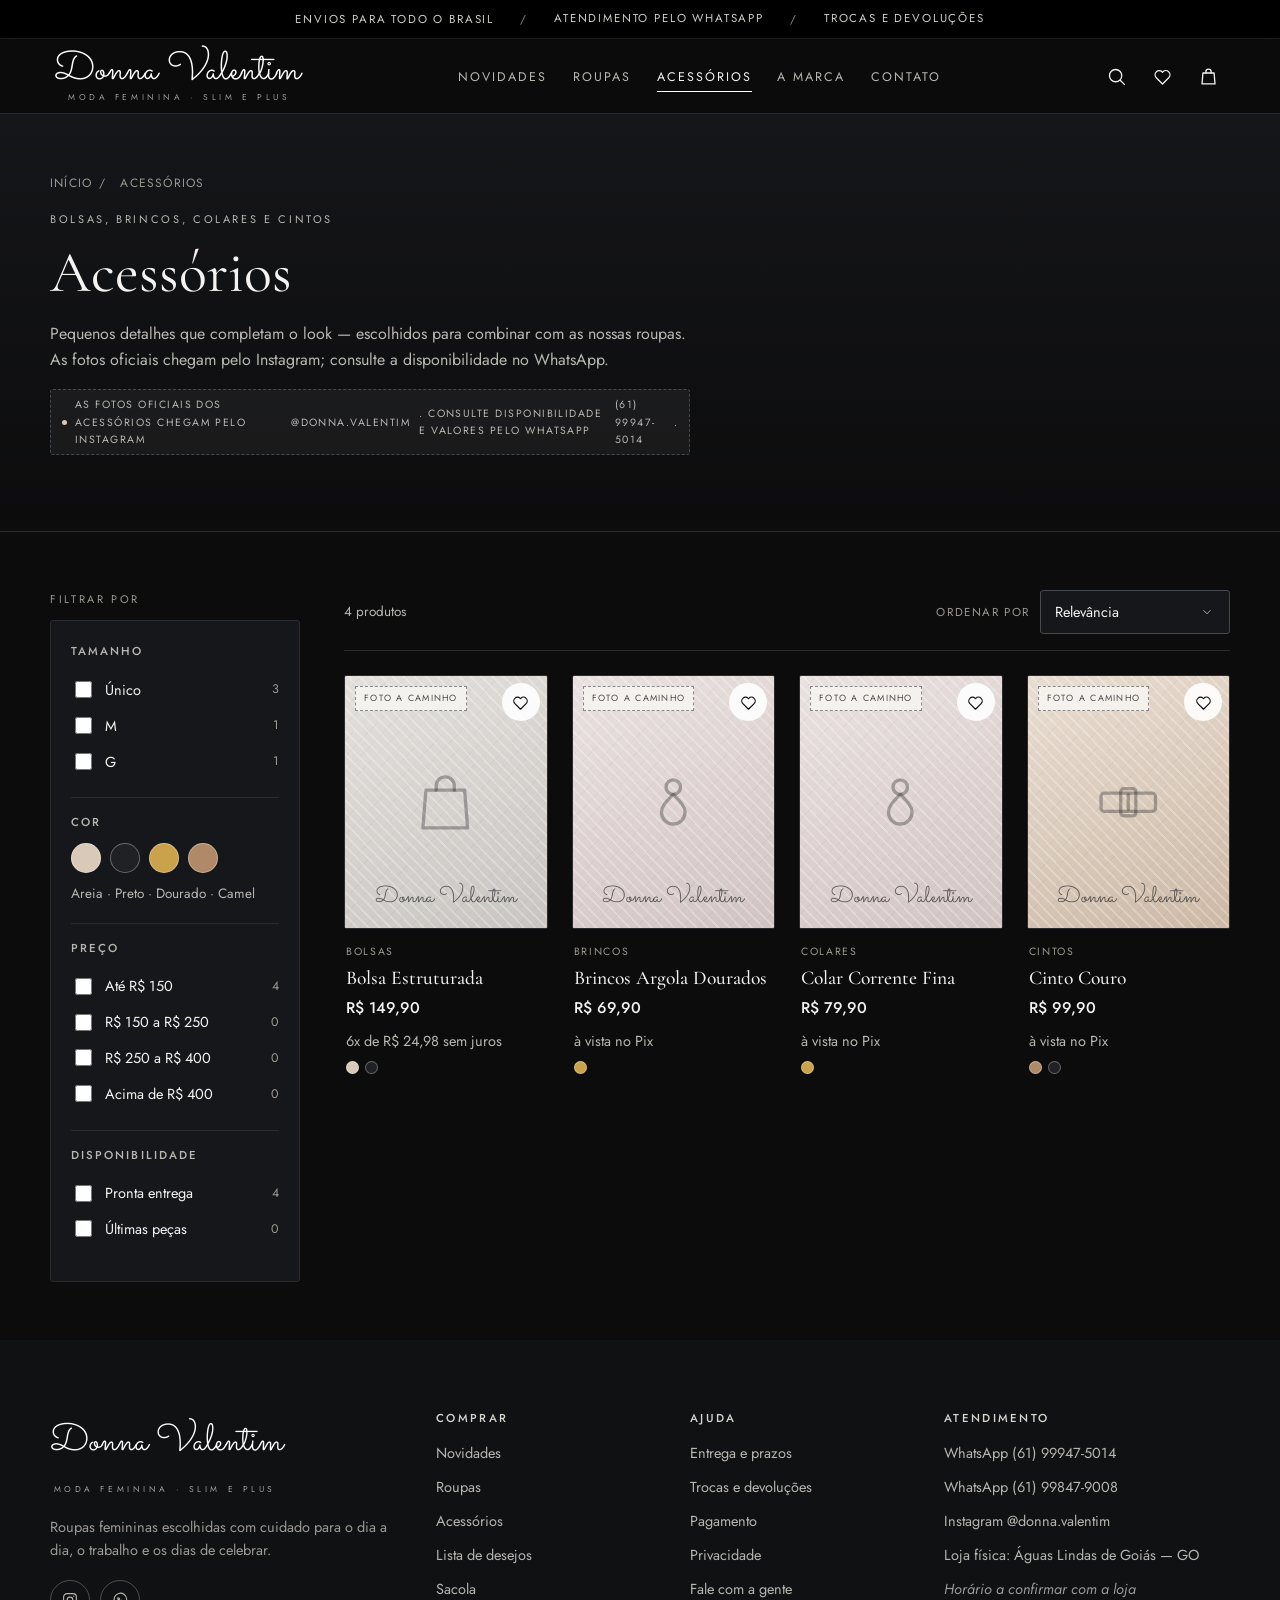
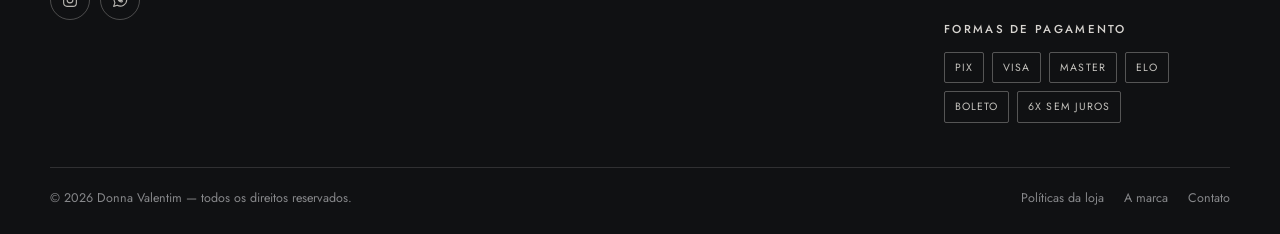
==== commit 05ad2bc1: "Tema preto com detalhes branco: inversão da paleta, superfícies escuras e elementos de alto contrast" ====
--- a/acessorios.html
+++ b/acessorios.html
@@ -5,7 +5,7 @@
 <meta name="viewport" content="width=device-width,initial-scale=1">
 <title>Acessórios | Donna Valentim</title>
 <meta name="description" content="Bolsas, brincos, colares e cintos da Donna Valentim. Consulte disponibilidade e fotos atuais pelo WhatsApp.">
-<meta name="theme-color" content="#202124">
+<meta name="theme-color" content="#0C0C0D">
 <meta property="og:type" content="website">
 <meta property="og:title" content="Acessórios | Donna Valentim">
 <meta property="og:description" content="Bolsas, brincos, lenços e cintos para completar o look.">
--- a/assets/css/style.css
+++ b/assets/css/style.css
@@ -2,19 +2,20 @@
    Donna Valentim — folha de estilos
    ========================================================= */
 :root{
-  --grafite:#202124; --grafite-2:#33363B;
-  --off:#F7F5F1; --branco:#FFFFFF;
-  --prata:#D8D5D1; --areia:#D8C9B8; --preto:#111111;
-  --tinta:#111111; --tinta-2:#55565A; --tinta-3:#6E6D69;
-  --linha:#E5E1DA; --linha-2:#CFCAC2;
-  --erro:#9C2B2B; --ok:#2C6B4F;
+  /* tema: preto com detalhes branco */
+  --grafite:#FFFFFF; --grafite-2:#E8E8E6;
+  --off:#0C0C0D; --branco:#16171A;
+  --prata:#D8D5D1; --areia:#D8C9B8; --preto:#000000;
+  --tinta:#F4F3F1; --tinta-2:#B9B7B1; --tinta-3:#9B9891;
+  --linha:#2A2B2F; --linha-2:#45484E;
+  --erro:#E5817A; --ok:#6FCB9E;
   --serif:"Cormorant Garamond",Georgia,"Times New Roman",serif;
   --sans:"Jost","Segoe UI",Helvetica,Arial,sans-serif;
   --script:"Sacramento","Segoe Script",cursive;
   --pad:clamp(18px,4.5vw,40px);
   --radius:3px;
-  --shadow:0 14px 34px rgba(32,33,36,.10);
-  --shadow-sm:0 6px 18px rgba(32,33,36,.08);
+  --shadow:0 14px 34px rgba(0,0,0,.55);
+  --shadow-sm:0 6px 18px rgba(0,0,0,.45);
   --header-h:74px;
   --ease:cubic-bezier(.22,.61,.36,1);
 }
@@ -47,8 +48,8 @@
 .section{padding-block:clamp(46px,7vw,88px)}
 .section--tight{padding-block:clamp(34px,5vw,58px)}
 .section--off{background:var(--branco)}
-.section--sand{background:linear-gradient(180deg,#F1EBE3,var(--off))}
-.section--dark{background:var(--grafite);color:#EDEBE6}
+.section--sand{background:linear-gradient(180deg,#151619,var(--off))}
+.section--dark{background:#141518;color:#EDEBE6}
 .kicker{font-size:11px;letter-spacing:.24em;text-transform:uppercase;color:var(--tinta-3);margin-bottom:12px}
 .section--dark .kicker{color:var(--prata)}
 .section-head{display:flex;flex-wrap:wrap;align-items:flex-end;justify-content:space-between;gap:16px 24px;margin-bottom:clamp(24px,4vw,42px)}
@@ -60,14 +61,14 @@
 
 /* botões */
 .btn{display:inline-flex;align-items:center;justify-content:center;gap:10px;min-height:50px;padding:13px 30px;border:1px solid var(--grafite);background:var(--grafite);color:var(--off);border-radius:var(--radius);font-size:12.5px;letter-spacing:.18em;text-transform:uppercase;font-weight:500;cursor:pointer;transition:background .25s var(--ease),color .25s var(--ease),border-color .25s var(--ease),transform .2s var(--ease)}
-.btn:hover{background:#000;border-color:#000;transform:translateY(-1px)}
+.btn:hover{background:transparent;color:#fff;border-color:#fff;transform:translateY(-1px)}
 .btn:active{transform:none}
-.btn--ghost{background:transparent;color:var(--grafite);border-color:var(--linha-2)}
+.btn--ghost{background:transparent;color:var(--grafite);border-color:rgba(255,255,255,.42)}
 .btn--ghost:hover{background:var(--grafite);color:var(--off);border-color:var(--grafite)}
-.btn--light{background:var(--off);color:var(--grafite);border-color:var(--off)}
-.btn--light:hover{background:#fff;color:#000;border-color:#fff}
-.btn--outline-light{background:transparent;color:var(--off);border-color:rgba(247,245,241,.55)}
-.btn--outline-light:hover{background:var(--off);color:var(--grafite);border-color:var(--off)}
+.btn--light{background:#fff;color:#111;border-color:#fff}
+.btn--light:hover{background:#E9E9E9;color:#111;border-color:#E9E9E9}
+.btn--outline-light{background:transparent;color:#fff;border-color:rgba(255,255,255,.55)}
+.btn--outline-light:hover{background:#fff;color:#111;border-color:#fff}
 .btn--full{width:100%}
 .btn--sm{min-height:42px;padding:9px 20px;font-size:11.5px}
 .btn[disabled]{opacity:.45;pointer-events:none}
@@ -76,20 +77,20 @@
 .ic{width:1.25em;height:1.25em;fill:none;stroke:currentColor;stroke-width:1.5;stroke-linecap:round;stroke-linejoin:round;flex:none}
 
 /* aviso de conteúdo pendente */
-.nota{display:inline-flex;align-items:center;gap:8px;font-size:10.5px;letter-spacing:.14em;text-transform:uppercase;color:var(--tinta-2);border:1px dashed var(--linha-2);border-radius:var(--radius);padding:6px 11px;background:rgba(255,255,255,.55)}
+.nota{display:inline-flex;align-items:center;gap:8px;font-size:10.5px;letter-spacing:.14em;text-transform:uppercase;color:var(--tinta-2);border:1px dashed var(--linha-2);border-radius:var(--radius);padding:6px 11px;background:rgba(255,255,255,.05)}
 .nota::before{content:"";width:5px;height:5px;border-radius:50%;background:var(--areia);flex:none}
 .draft{border:1px dashed var(--linha-2);background:rgba(216,201,184,.16);border-radius:var(--radius);padding:16px 18px;font-size:14.5px;color:var(--tinta-2);margin-bottom:26px}
 .draft strong{color:var(--tinta)}
 /* =========================================================
    Topo, navegação, busca
    ========================================================= */
-.topbar{background:var(--grafite);color:#CFCDC8;font-size:11.5px;letter-spacing:.16em;text-transform:uppercase}
+.topbar{background:#000;color:#CFCDC8;border-bottom:1px solid rgba(255,255,255,.10);font-size:11.5px;letter-spacing:.16em;text-transform:uppercase}
 .topbar .container{display:flex;align-items:center;justify-content:center;gap:26px;min-height:38px;text-align:center;flex-wrap:wrap}
 .topbar a{border-bottom:1px solid transparent;transition:border-color .2s}
 .topbar a:hover{border-color:var(--prata)}
-.topbar .sep{color:#6A6B6E}
-
-.site-header{position:sticky;top:0;z-index:120;background:rgba(247,245,241,.94);backdrop-filter:blur(10px);border-bottom:1px solid var(--linha)}
+.topbar .sep{color:#8A8B8E}
+
+.site-header{position:sticky;top:0;z-index:120;background:rgba(12,12,13,.92);backdrop-filter:blur(10px);border-bottom:1px solid var(--linha)}
 .header-inner{display:flex;align-items:center;gap:14px;min-height:var(--header-h)}
 .logo{display:flex;flex-direction:column;align-items:center;line-height:1;padding:6px 4px}
 .logo-script{font-family:var(--script);font-size:clamp(30px,4vw,40px);color:var(--grafite);white-space:nowrap}
@@ -102,7 +103,7 @@
 .nav a:hover::after,.nav a[aria-current="page"]::after{right:0}
 .header-actions{display:flex;align-items:center;gap:2px;margin-left:auto}
 .icon-btn{position:relative;display:inline-flex;align-items:center;justify-content:center;width:44px;height:44px;border:0;background:none;cursor:pointer;color:var(--tinta);border-radius:50%;transition:background .2s}
-.icon-btn:hover{background:rgba(32,33,36,.07)}
+.icon-btn:hover{background:rgba(255,255,255,.10)}
 .icon-btn .ic{width:21px;height:21px}
 .count{position:absolute;top:4px;right:3px;display:none;min-width:17px;height:17px;padding:0 4px;border-radius:9px;background:var(--grafite);color:var(--off);font-size:10px;line-height:17px;text-align:center;font-weight:500;transform:scale(0);transition:transform .22s var(--ease)}
 .count.is-on{display:block;transform:scale(1)}
@@ -114,12 +115,12 @@
 .header-inner .logo{order:-1}
 
 /* menu mobile */
-.mobile-menu{position:fixed;inset:0;z-index:200;background:var(--grafite);color:var(--off);display:flex;flex-direction:column;padding:20px var(--pad) 34px;overflow:auto;animation:fade .2s var(--ease)}
+.mobile-menu{position:fixed;inset:0;z-index:200;background:#000;color:#F4F3F1;display:flex;flex-direction:column;padding:20px var(--pad) 34px;overflow:auto;animation:fade .2s var(--ease)}
 @keyframes fade{from{opacity:0}to{opacity:1}}
 .mm-top{display:flex;align-items:center;justify-content:space-between;gap:14px;margin-bottom:22px}
-.mobile-menu .logo-script{color:var(--off)}
+.mobile-menu .logo-script{color:#fff}
 .mobile-menu .logo-sub{color:#8D8F92}
-.mobile-menu .icon-btn{color:var(--off)}
+.mobile-menu .icon-btn{color:#fff}
 .mobile-menu .icon-btn:hover{background:rgba(255,255,255,.12)}
 .mm-list li{border-bottom:1px solid rgba(247,245,241,.14)}
 .mm-list a{display:flex;align-items:center;justify-content:space-between;gap:14px;padding:17px 2px;font-family:var(--serif);font-size:27px;transition:color .2s}
@@ -127,7 +128,7 @@
 .mm-list .ic{width:17px;height:17px;opacity:.6}
 .mm-extra{margin-top:26px;display:grid;gap:14px}
 .mm-extra a{font-size:12px;letter-spacing:.16em;text-transform:uppercase;color:#B9B7B1}
-.mm-extra a:hover{color:var(--off)}
+.mm-extra a:hover{color:#fff}
 
 /* busca */
 .search-overlay{position:fixed;inset:0;z-index:210;background:rgba(24,25,27,.55);backdrop-filter:blur(3px);display:flex;justify-content:center;align-items:flex-start}
@@ -139,7 +140,7 @@
 .search-hint{padding:13px 20px;font-size:11.5px;letter-spacing:.14em;text-transform:uppercase;color:var(--tinta-3);border-bottom:1px solid var(--linha)}
 .search-results{padding:8px 0 16px}
 .search-item{display:flex;gap:14px;align-items:center;padding:12px 20px;transition:background .18s}
-.search-item:hover,.search-item:focus-visible{background:#fff}
+.search-item:hover,.search-item:focus-visible{background:rgba(255,255,255,.06)}
 .search-item .foto{width:58px;border-radius:2px}
 .search-item .foto-sign,.search-item .foto-note{display:none}
 .search-item strong{font-weight:500;font-size:15.5px;display:block}
@@ -148,7 +149,7 @@
 .search-empty p{color:var(--tinta-2);margin-bottom:6px}
 .skeleton{padding:12px 20px}
 .sk-row{display:flex;gap:14px;align-items:center;padding:10px 0}
-.sk{background:linear-gradient(90deg,#EAE6DF 25%,#F3F0EA 37%,#EAE6DF 63%);background-size:400% 100%;animation:sk 1.3s infinite;border-radius:2px}
+.sk{background:linear-gradient(90deg,#1E1F22 25%,#2A2B2F 37%,#1E1F22 63%);background-size:400% 100%;animation:sk 1.3s infinite;border-radius:2px}
 .sk-img{width:58px;aspect-ratio:4/5;flex:none}
 .sk-l{height:12px;width:52%}
 .sk-l2{height:10px;width:30%;margin-top:8px}
@@ -176,11 +177,11 @@
 /* =========================================================
    Hero
    ========================================================= */
-.hero{position:relative;overflow:hidden;background:radial-gradient(120% 90% at 82% 10%,#EFE8DF 0%,rgba(239,232,223,0) 60%),linear-gradient(180deg,#F4F1EB,var(--off))}
+.hero{position:relative;overflow:hidden;background:radial-gradient(120% 90% at 82% 10%,rgba(216,201,184,.20) 0%,rgba(216,201,184,0) 60%),linear-gradient(180deg,#141518,var(--off))}
 .hero-inner{display:grid;gap:clamp(28px,5vw,56px);align-items:center;padding-block:clamp(40px,6vw,76px)}
-.hero-copy .kicker{color:#6B6055}
+.hero-copy .kicker{color:var(--areia)}
 .hero-copy h1{font-size:clamp(40px,7.2vw,74px);line-height:1.04;font-weight:400}
-.hero-copy h1 em{font-style:italic;color:#6E6455}
+.hero-copy h1 em{font-style:italic;color:var(--areia)}
 .hero-copy p{margin-top:20px;max-width:44ch;color:var(--tinta-2);font-size:17px}
 .hero-actions{display:flex;flex-wrap:wrap;gap:14px;margin-top:32px}
 .hero-visual{position:relative}
@@ -188,7 +189,7 @@
 .hero-lines{position:absolute;inset:auto -6% -7% -6%;width:112%;color:var(--areia);opacity:.9;z-index:0}
 .hero-badge{position:absolute;z-index:2;left:-8px;bottom:26px;background:var(--grafite);color:var(--off);padding:14px 20px;max-width:240px;box-shadow:var(--shadow-sm)}
 .hero-badge b{display:block;font-family:var(--serif);font-size:20px;font-weight:500}
-.hero-badge span{font-size:11px;letter-spacing:.16em;text-transform:uppercase;color:var(--prata)}
+.hero-badge span{font-size:11px;letter-spacing:.16em;text-transform:uppercase;color:#55565A}
 @media (min-width:900px){.hero-inner{grid-template-columns:1.05fr .95fr}}
 
 /* =========================================================
@@ -199,7 +200,7 @@
 .cat-card:hover{box-shadow:var(--shadow);transform:translateY(-3px)}
 .cat-card .foto{aspect-ratio:3/4}
 .cat-card .foto::after{content:"";position:absolute;inset:0;background:linear-gradient(180deg,rgba(32,33,36,0) 42%,rgba(32,33,36,.55))}
-.cat-card figcaption{position:absolute;left:0;right:0;bottom:0;padding:16px 15px;color:var(--off);display:flex;align-items:flex-end;justify-content:space-between;gap:10px;z-index:2}
+.cat-card figcaption{position:absolute;left:0;right:0;bottom:0;padding:16px 15px;color:#fff;display:flex;align-items:flex-end;justify-content:space-between;gap:10px;z-index:2}
 .cat-card figcaption b{font-family:var(--serif);font-size:clamp(19px,2.4vw,25px);font-weight:500}
 .cat-card figcaption span{display:block;font-size:10.5px;letter-spacing:.16em;text-transform:uppercase;opacity:.85}
 .cat-card .ic{width:20px;height:20px}
@@ -220,8 +221,8 @@
 .card-badges{position:absolute;top:10px;left:10px;display:flex;flex-direction:column;gap:6px;z-index:2;align-items:flex-start}
 .badge{font-size:9.5px;letter-spacing:.16em;text-transform:uppercase;padding:5px 9px;border-radius:2px;background:var(--grafite);color:var(--off)}
 .badge--sand{background:var(--areia);color:#3B342A}
-.badge--ghost{background:rgba(247,245,241,.92);color:var(--grafite);border:1px solid var(--linha-2)}
-.fav-btn{position:absolute;top:8px;right:8px;z-index:2;width:38px;height:38px;display:grid;place-items:center;border:0;border-radius:50%;background:rgba(247,245,241,.86);cursor:pointer;color:var(--grafite);transition:transform .2s var(--ease),background .2s}
+.badge--ghost{background:rgba(12,12,13,.86);color:#fff;border:1px solid rgba(255,255,255,.42)}
+.fav-btn{position:absolute;top:8px;right:8px;z-index:2;width:38px;height:38px;display:grid;place-items:center;border:0;border-radius:50%;background:rgba(255,255,255,.9);cursor:pointer;color:#111;transition:transform .2s var(--ease),background .2s}
 .fav-btn:hover{transform:scale(1.08);background:#fff}
 .fav-btn .ic{width:19px;height:19px}
 .fav-btn[aria-pressed="true"] .ic{fill:currentColor}
@@ -233,11 +234,11 @@
 .price-old{font-size:13.5px;color:var(--tinta-3);text-decoration:line-through;font-weight:400}
 .price-pix{font-size:12.5px;color:var(--tinta-2);font-weight:400}
 .card-colors{display:flex;gap:6px;margin-top:3px}
-.dot{width:13px;height:13px;border-radius:50%;border:1px solid rgba(17,17,17,.25);display:inline-block}
+.dot{width:13px;height:13px;border-radius:50%;border:1px solid rgba(255,255,255,.32);display:inline-block}
 .card-actions{margin-top:9px;display:flex;gap:8px;flex-wrap:wrap}
 
 /* estados da grade */
-.grid-state{padding:52px 20px;text-align:center;border:1px dashed var(--linha-2);border-radius:var(--radius);background:rgba(255,255,255,.5);grid-column:1/-1}
+.grid-state{padding:52px 20px;text-align:center;border:1px dashed var(--linha-2);border-radius:var(--radius);background:rgba(255,255,255,.04);grid-column:1/-1}
 .grid-state h2,.grid-state h3{font-size:26px;margin-bottom:8px}
 .grid-state p{color:var(--tinta-2);max-width:46ch;margin-inline:auto}
 .grid-state .btn{margin-top:18px}
@@ -254,9 +255,9 @@
 .editorial{display:grid;gap:clamp(26px,4vw,54px);align-items:center}
 .editorial-media .foto{aspect-ratio:5/6;box-shadow:var(--shadow)}
 .editorial-copy h2{font-size:clamp(28px,4.4vw,46px);font-weight:400}
-.editorial-copy h2 em{font-style:italic;color:#7A7062}
+.editorial-copy h2 em{font-style:italic;color:var(--areia)}
 .editorial-copy p{color:var(--tinta-2);margin-top:16px;max-width:52ch}
-.editorial-sign{font-family:var(--script);font-size:34px;color:#8A8175;margin-top:22px}
+.editorial-sign{font-family:var(--script);font-size:34px;color:#C9B69C;margin-top:22px}
 @media (min-width:900px){.editorial{grid-template-columns:1fr 1fr}}
 
 /* =========================================================
@@ -291,8 +292,8 @@
 .field label{font-size:11.5px;letter-spacing:.16em;text-transform:uppercase;color:var(--tinta-2)}
 .input,select.input,textarea.input{width:100%;min-height:50px;padding:13px 15px;background:var(--branco);border:1px solid var(--linha-2);border-radius:var(--radius);font-size:16px;transition:border-color .2s,box-shadow .2s}
 textarea.input{min-height:132px;resize:vertical;line-height:1.6}
-.input:focus{outline:none;border-color:var(--grafite);box-shadow:0 0 0 3px rgba(32,33,36,.1)}
-.input[aria-invalid="true"]{border-color:var(--erro);background:#FDF7F7}
+.input:focus{outline:none;border-color:var(--grafite);box-shadow:0 0 0 3px rgba(255,255,255,.16)}
+.input[aria-invalid="true"]{border-color:var(--erro);background:#1E1416}
 .err{color:var(--erro);font-size:13px}
 .err:empty{display:none}
 .form-row{display:grid;gap:0 18px}
@@ -300,22 +301,22 @@
 .form-note{font-size:13.5px;color:var(--tinta-2)}
 .newsletter{display:flex;gap:10px;flex-wrap:wrap}
 .newsletter .input{flex:1 1 220px}
-select.input{appearance:none;background-image:url("data:image/svg+xml;utf8,<svg xmlns='http://www.w3.org/2000/svg' width='14' height='14' viewBox='0 0 24 24' fill='none' stroke='%2355565A' stroke-width='1.6'><polyline points='6 9 12 15 18 9'/></svg>");background-repeat:no-repeat;background-position:right 15px center;padding-right:42px}
+select.input{appearance:none;background-image:url("data:image/svg+xml;utf8,<svg xmlns='http://www.w3.org/2000/svg' width='14' height='14' viewBox='0 0 24 24' fill='none' stroke='%23B9B7B1' stroke-width='1.6'><polyline points='6 9 12 15 18 9'/></svg>");background-repeat:no-repeat;background-position:right 15px center;padding-right:42px}
 
 /* =========================================================
    Rodapé
    ========================================================= */
-.site-footer{background:var(--grafite);color:#B7B5B0;font-size:14.5px;padding-top:clamp(44px,6vw,72px)}
+.site-footer{background:#101113;color:#B7B5B0;font-size:14.5px;padding-top:clamp(44px,6vw,72px)}
 .foot-grid{display:grid;gap:34px;padding-bottom:44px}
 @media (min-width:760px){.foot-grid{grid-template-columns:1.4fr 1fr 1fr}}
 @media (min-width:1040px){.foot-grid{grid-template-columns:1.6fr 1fr 1fr 1.3fr}}
-.foot-brand .logo-script{color:var(--off);font-size:38px}
+.foot-brand .logo-script{color:#fff;font-size:38px}
 .foot-brand .logo-sub{color:#9C9E9F}
 .foot-brand p{margin-top:16px;max-width:38ch;color:#9C9A95}
 .foot-col h3,.foot-col h4{font-family:var(--sans);font-size:11.5px;letter-spacing:.2em;text-transform:uppercase;color:var(--prata);margin-bottom:16px}
 .foot-col li{margin-bottom:10px}
 .foot-col a{border-bottom:1px solid transparent;transition:color .2s,border-color .2s}
-.foot-col a:hover{color:var(--off);border-color:#6A6B6E}
+.foot-col a:hover{color:#fff;border-color:#6A6B6E}
 .foot-col .pendente{color:#9A9B9E;font-style:italic}
 .foot-social{display:flex;gap:10px;margin-top:18px}
 .foot-social a{width:40px;height:40px;display:grid;place-items:center;border:1px solid rgba(216,213,209,.3);border-radius:50%;transition:background .2s,border-color .2s}
@@ -325,12 +326,12 @@
 .pay span{font-size:10.5px;letter-spacing:.1em;text-transform:uppercase;border:1px solid rgba(216,213,209,.35);border-radius:2px;padding:6px 10px;color:#C6C4BF}
 .foot-bottom{border-top:1px solid rgba(216,213,209,.16);padding:20px 0 26px;display:flex;flex-wrap:wrap;gap:10px 24px;justify-content:space-between;font-size:12.5px;color:#87888B}
 .foot-bottom ul{display:flex;flex-wrap:wrap;gap:8px 20px}
-.foot-bottom a:hover{color:var(--off)}
+.foot-bottom a:hover{color:#fff}
 
 /* =========================================================
    Página de categoria
    ========================================================= */
-.cat-hero{background:linear-gradient(180deg,#EFEAE2,var(--off));border-bottom:1px solid var(--linha);padding-block:clamp(34px,5vw,60px)}
+.cat-hero{background:linear-gradient(180deg,#151619,var(--off));border-bottom:1px solid var(--linha);padding-block:clamp(34px,5vw,60px)}
 .crumbs{font-size:12px;letter-spacing:.1em;text-transform:uppercase;color:var(--tinta-3);margin-bottom:16px}
 .crumbs a:hover{color:var(--tinta)}
 .crumbs span{margin:0 7px}
@@ -352,14 +353,14 @@
 .filter-group:last-child{border-bottom:0}
 .filter-group h2,.filter-group h3{font-family:var(--sans);font-size:11.5px;letter-spacing:.18em;text-transform:uppercase;color:var(--tinta-2);margin-bottom:13px;font-weight:500}
 .check{display:flex;align-items:center;gap:10px;padding:6px 0;font-size:14.5px;cursor:pointer}
-.check input{width:17px;height:17px;accent-color:#202124;flex:none}
+.check input{width:17px;height:17px;accent-color:#FFFFFF;flex:none}
 .check .n{margin-left:auto;font-size:12.5px;color:var(--tinta-3)}
 .swatches{display:flex;flex-wrap:wrap;gap:9px}
-.swatch{position:relative;width:30px;height:30px;border-radius:50%;border:1px solid rgba(17,17,17,.25);cursor:pointer;background:var(--c);padding:0}
+.swatch{position:relative;width:30px;height:30px;border-radius:50%;border:1px solid rgba(255,255,255,.32);cursor:pointer;background:var(--c);padding:0}
 .swatch[aria-pressed="true"]{box-shadow:0 0 0 2px var(--off),0 0 0 4px var(--grafite)}
 .active-chips{display:flex;flex-wrap:wrap;gap:8px;margin-bottom:20px}
 .chip{display:inline-flex;align-items:center;gap:8px;background:var(--branco);border:1px solid var(--linha-2);border-radius:20px;padding:7px 12px;font-size:13px;cursor:pointer;transition:background .2s}
-.chip:hover{background:var(--areia)}
+.chip:hover{background:rgba(255,255,255,.1)}
 .chip .ic{width:13px;height:13px}
 .filters-mobile{position:fixed;inset:0;z-index:220;background:rgba(24,25,27,.5);display:flex;justify-content:flex-end}
 .fm-panel{width:min(360px,88vw);background:var(--off);height:100%;display:flex;flex-direction:column;animation:slidein .26s var(--ease)}
@@ -383,7 +384,7 @@
 .thumb[aria-current="true"]{border-color:var(--grafite);box-shadow:0 0 0 1px var(--grafite)}
 .main-photo{position:relative;border:1px solid var(--linha);overflow:hidden;background:var(--branco);cursor:zoom-in;display:block;width:100%;padding:0}
 .main-photo .foto{aspect-ratio:4/5}
-.zoom-hint{position:absolute;right:12px;bottom:12px;display:inline-flex;align-items:center;gap:8px;background:rgba(247,245,241,.9);border:1px solid var(--linha-2);padding:7px 12px;font-size:11px;letter-spacing:.12em;text-transform:uppercase;z-index:3}
+.zoom-hint{position:absolute;right:12px;bottom:12px;display:inline-flex;align-items:center;gap:8px;background:rgba(12,12,13,.84);border:1px solid rgba(255,255,255,.38);color:#F4F3F1;padding:7px 12px;font-size:11px;letter-spacing:.12em;text-transform:uppercase;z-index:3}
 .pdp-info h1{font-size:clamp(30px,4.6vw,46px);font-weight:400}
 .pdp-code{font-size:12px;letter-spacing:.14em;text-transform:uppercase;color:var(--tinta-3);margin-top:10px}
 .pdp-stars{display:flex;align-items:center;gap:8px;margin-top:12px;font-size:13.5px;color:var(--tinta-2)}
@@ -409,8 +410,8 @@
 .stock--out .pip{background:var(--erro)}
 .colors{display:flex;flex-wrap:wrap;gap:10px}
 .color{display:inline-flex;align-items:center;gap:9px;background:none;border:1px solid transparent;border-radius:20px;padding:6px 13px 6px 7px;font-size:14px;cursor:pointer;transition:border-color .2s,background .2s}
-.color:hover{background:#fff}
-.color[aria-pressed="true"]{border-color:var(--grafite);background:#fff}
+.color:hover{background:rgba(255,255,255,.08)}
+.color[aria-pressed="true"]{border-color:var(--grafite);background:rgba(255,255,255,.14)}
 .color .dot{width:20px;height:20px}
 .buy-row{display:flex;gap:12px;margin-top:26px;flex-wrap:wrap}
 .buy-row .btn{flex:1 1 230px}
@@ -418,7 +419,7 @@
 .buy-row .fav-inline:hover{background:var(--grafite);color:var(--off);border-color:var(--grafite)}
 .buy-row .fav-inline[aria-pressed="true"]{background:var(--grafite);color:var(--off);border-color:var(--grafite)}
 .buy-row .fav-inline[aria-pressed="true"] .ic{fill:currentColor}
-.restock{margin-top:16px;border:1px dashed var(--linha-2);border-radius:var(--radius);padding:15px 16px;background:rgba(255,255,255,.6);font-size:14.5px;color:var(--tinta-2)}
+.restock{margin-top:16px;border:1px dashed var(--linha-2);border-radius:var(--radius);padding:15px 16px;background:rgba(255,255,255,.04);font-size:14.5px;color:var(--tinta-2)}
 .restock form{display:flex;gap:10px;margin-top:12px;flex-wrap:wrap}
 .restock .input{flex:1 1 190px;min-height:46px}
 .perks{display:grid;gap:11px;margin-top:24px;border-top:1px solid var(--linha);padding-top:20px}
@@ -439,9 +440,9 @@
 .guide{overflow-x:auto}
 .guide table{font-size:14.5px;min-width:440px}
 .guide th,.guide td{border:1px solid var(--linha);padding:10px 12px;text-align:center}
-.guide thead th{background:#F1ECE4;font-family:var(--sans);font-size:11.5px;letter-spacing:.12em;text-transform:uppercase}
-.guide td:first-child{font-weight:500;background:#FAF8F4}
-.reviews-empty{border:1px dashed var(--linha-2);border-radius:var(--radius);padding:28px 24px;text-align:center;background:rgba(255,255,255,.55)}
+.guide thead th{background:#1D1E22;font-family:var(--sans);font-size:11.5px;letter-spacing:.12em;text-transform:uppercase}
+.guide td:first-child{font-weight:500;background:#1A1B1F}
+.reviews-empty{border:1px dashed var(--linha-2);border-radius:var(--radius);padding:28px 24px;text-align:center;background:rgba(255,255,255,.04)}
 .reviews-empty h3{font-size:23px;margin-bottom:8px}
 .reviews-empty p{color:var(--tinta-2);max-width:52ch;margin-inline:auto}
 .pdp-error{padding:70px 20px;text-align:center}
@@ -485,7 +486,7 @@
 @media (min-width:560px){.bag-side{align-items:flex-end;grid-column:auto}}
 .qty{display:inline-flex;align-items:center;border:1px solid var(--linha-2);border-radius:var(--radius);background:var(--branco)}
 .qty button{width:40px;height:44px;border:0;background:none;cursor:pointer;display:grid;place-items:center;color:var(--tinta-2);transition:background .2s}
-.qty button:hover{background:#F1ECE4}
+.qty button:hover{background:#24262A}
 .qty button[disabled]{opacity:.35;cursor:not-allowed}
 .qty output{min-width:38px;text-align:center;font-size:15.5px;border-inline:1px solid var(--linha-2);line-height:44px}
 .qty .ic{width:14px;height:14px}
@@ -511,18 +512,18 @@
 .checkout-block .sub{color:var(--tinta-2);margin-bottom:20px;font-size:15px}
 .radio-row{display:grid;gap:10px;margin-bottom:22px}
 .radio{display:flex;gap:12px;align-items:flex-start;border:1px solid var(--linha-2);border-radius:var(--radius);padding:14px 16px;cursor:pointer;background:var(--branco);transition:border-color .2s,background .2s}
-.radio:hover{background:#FCFAF7}
-.radio input{margin-top:4px;accent-color:#202124;width:17px;height:17px;flex:none}
+.radio:hover{background:rgba(255,255,255,.05)}
+.radio input{margin-top:4px;accent-color:#FFFFFF;width:17px;height:17px;flex:none}
 .radio b{display:block;font-weight:500;font-size:15.5px}
 .radio span{font-size:13.5px;color:var(--tinta-2)}
-.radio:has(input:checked){border-color:var(--grafite);background:#fff;box-shadow:0 0 0 1px var(--grafite)}
-.confirm{border:1px solid var(--ok);background:#F2F7F4;border-radius:var(--radius);padding:28px 26px}
-.confirm h2{font-size:29px;margin-bottom:10px;color:#1F4E39}
+.radio:has(input:checked){border-color:var(--grafite);background:rgba(255,255,255,.12);box-shadow:0 0 0 1px var(--grafite)}
+.confirm{border:1px solid var(--ok);background:#0F1A16;border-radius:var(--radius);padding:28px 26px}
+.confirm h2{font-size:29px;margin-bottom:10px;color:#7FDCAE}
 .confirm p{color:var(--tinta-2)}
 .confirm ol{margin:16px 0 20px;padding-left:20px;color:var(--tinta-2);font-size:15px}
 .confirm li{margin-bottom:8px}
 .confirm .row{display:flex;gap:12px;flex-wrap:wrap}
-.empty-bag{border:1px dashed var(--linha-2);border-radius:var(--radius);padding:54px 24px;text-align:center;background:rgba(255,255,255,.55)}
+.empty-bag{border:1px dashed var(--linha-2);border-radius:var(--radius);padding:54px 24px;text-align:center;background:rgba(255,255,255,.04)}
 .empty-bag .ic{width:44px;height:44px;margin:0 auto 16px;color:var(--tinta-3)}
 .empty-bag h2{font-size:30px;margin-bottom:10px}
 .empty-bag p{color:var(--tinta-2);max-width:46ch;margin-inline:auto}
@@ -531,7 +532,7 @@
 /* =========================================================
    Sobre / contato / políticas
    ========================================================= */
-.page-head{background:linear-gradient(180deg,#EFEAE2,var(--off));border-bottom:1px solid var(--linha);padding-block:clamp(38px,6vw,74px)}
+.page-head{background:linear-gradient(180deg,#151619,var(--off));border-bottom:1px solid var(--linha);padding-block:clamp(38px,6vw,74px)}
 .page-head h1{font-size:clamp(36px,6.4vw,64px);font-weight:400}
 .page-head p{margin-top:16px;font-size:17px;color:var(--tinta-2);max-width:64ch}
 .prose{max-width:72ch;font-size:16.5px;color:var(--tinta-2)}
@@ -555,17 +556,17 @@
 .contact-card b{display:block;font-weight:500;font-size:16px;margin-bottom:3px}
 .contact-card p{margin:0;font-size:14.5px;color:var(--tinta-2)}
 .contact-card .pendente{font-style:italic;color:var(--tinta-3)}
-.wa-card{background:var(--grafite);border-color:var(--grafite)}
-.wa-card b{color:#fff}
-.wa-card p{color:#AFADA8}
-.wa-card .ic{color:#9FD4B4}
-.wa-card:hover{background:#000}
-.mapa{border:1px dashed var(--linha-2);border-radius:var(--radius);background:rgba(255,255,255,.6);padding:44px 24px;text-align:center;color:var(--tinta-2);font-size:14.5px}
+.wa-card{background:#fff;border-color:#fff}
+.wa-card b{color:#111}
+.wa-card p{color:#55565A}
+.wa-card .ic{color:#1B7A4C}
+.wa-card:hover{background:#EAEAE8}
+.mapa{border:1px dashed var(--linha-2);border-radius:var(--radius);background:rgba(255,255,255,.04);padding:44px 24px;text-align:center;color:var(--tinta-2);font-size:14.5px}
 .policy-wrap{display:grid;gap:34px}
 @media (min-width:940px){.policy-wrap{grid-template-columns:230px 1fr;gap:52px;align-items:start}}
 .policy-nav{position:sticky;top:calc(var(--header-h) + 22px);display:grid;gap:4px}
 .policy-nav a{font-size:14px;padding:9px 12px;border-left:2px solid var(--linha);color:var(--tinta-2);transition:color .2s,border-color .2s,background .2s}
-.policy-nav a:hover{color:var(--tinta);border-color:var(--areia);background:#fff}
+.policy-nav a:hover{color:var(--tinta);border-color:var(--areia);background:rgba(255,255,255,.07)}
 .policy-section{padding-bottom:34px;margin-bottom:34px;border-bottom:1px solid var(--linha);scroll-margin-top:110px}
 .policy-section:last-child{border-bottom:0;margin-bottom:0}
 .policy-section h2{font-size:clamp(24px,3.2vw,32px);margin-bottom:14px}
@@ -579,9 +580,9 @@
 .toast-wrap{position:fixed;left:50%;bottom:22px;transform:translateX(-50%);z-index:300;display:grid;gap:10px;width:min(440px,92vw)}
 .toast{display:flex;gap:12px;align-items:flex-start;background:var(--grafite);color:var(--off);padding:14px 16px;border-radius:var(--radius);box-shadow:var(--shadow);font-size:14.5px;animation:toastin .3s var(--ease)}
 @keyframes toastin{from{transform:translateY(14px);opacity:0}to{transform:none;opacity:1}}
-.toast .ic{width:18px;height:18px;color:var(--prata);margin-top:3px}
-.toast.is-err{background:#6E2020}
-.toast button{margin-left:auto;background:none;border:0;color:#B9B7B1;cursor:pointer;font-size:12px;letter-spacing:.1em;text-transform:uppercase;padding:2px 0 0}
+.toast .ic{width:18px;height:18px;color:#33363B;margin-top:3px}
+.toast.is-err{background:#6E2020;color:#fff}
+.toast button{margin-left:auto;background:none;border:0;color:#55565A;cursor:pointer;font-size:12px;letter-spacing:.1em;text-transform:uppercase;padding:2px 0 0}
 
 /* =========================================================
    Responsivo fino
